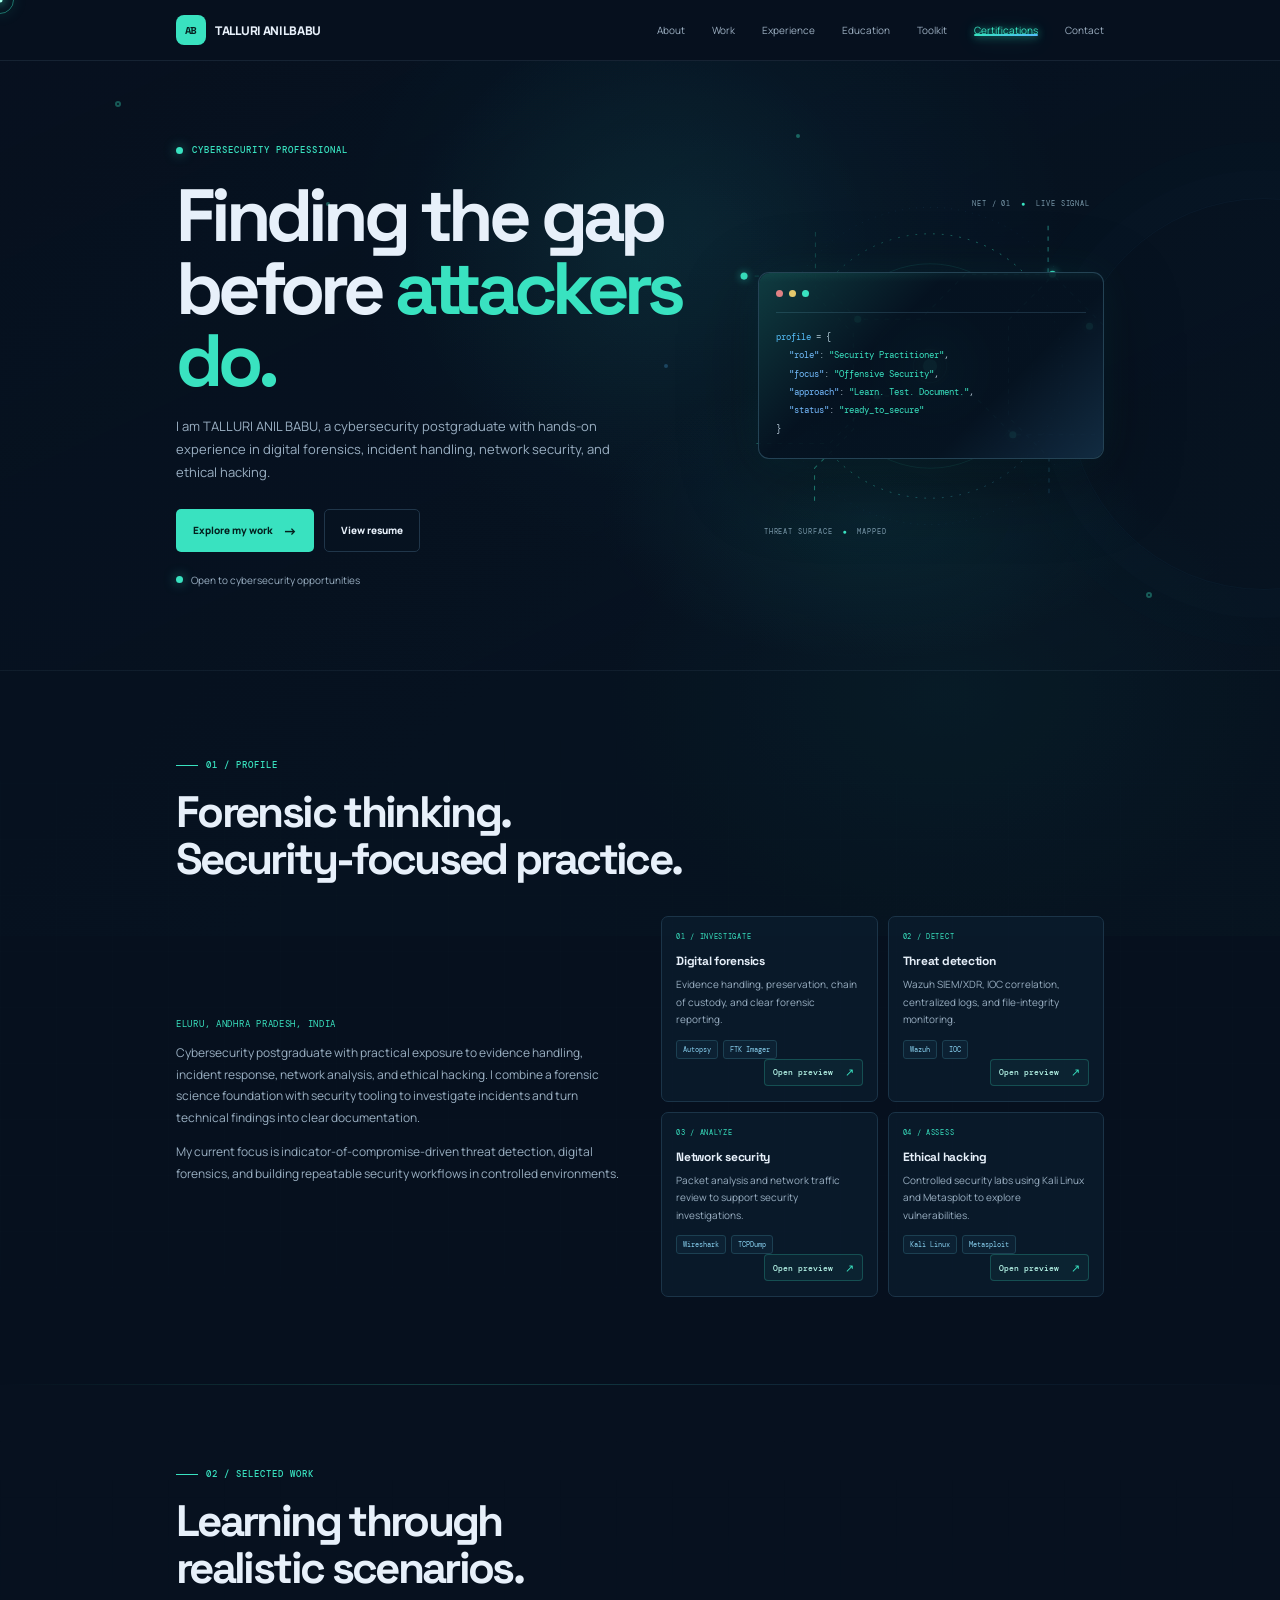
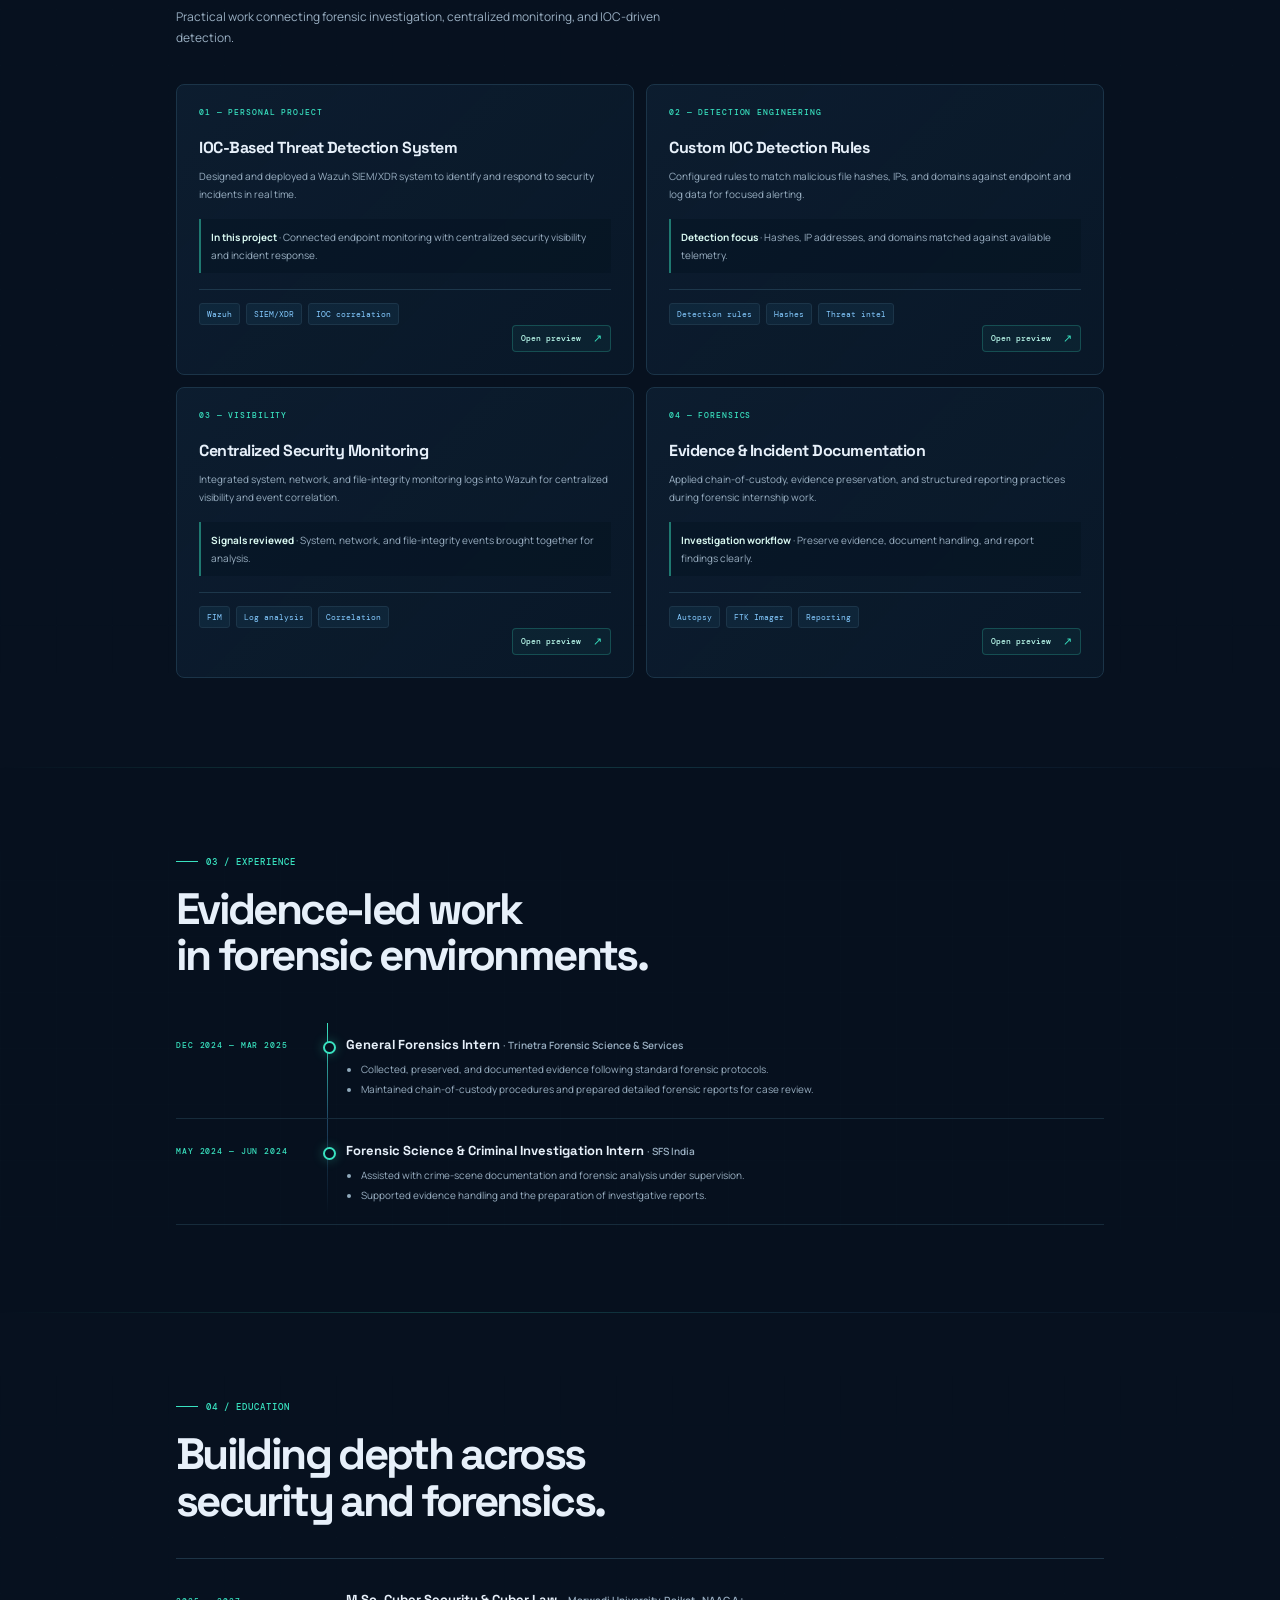
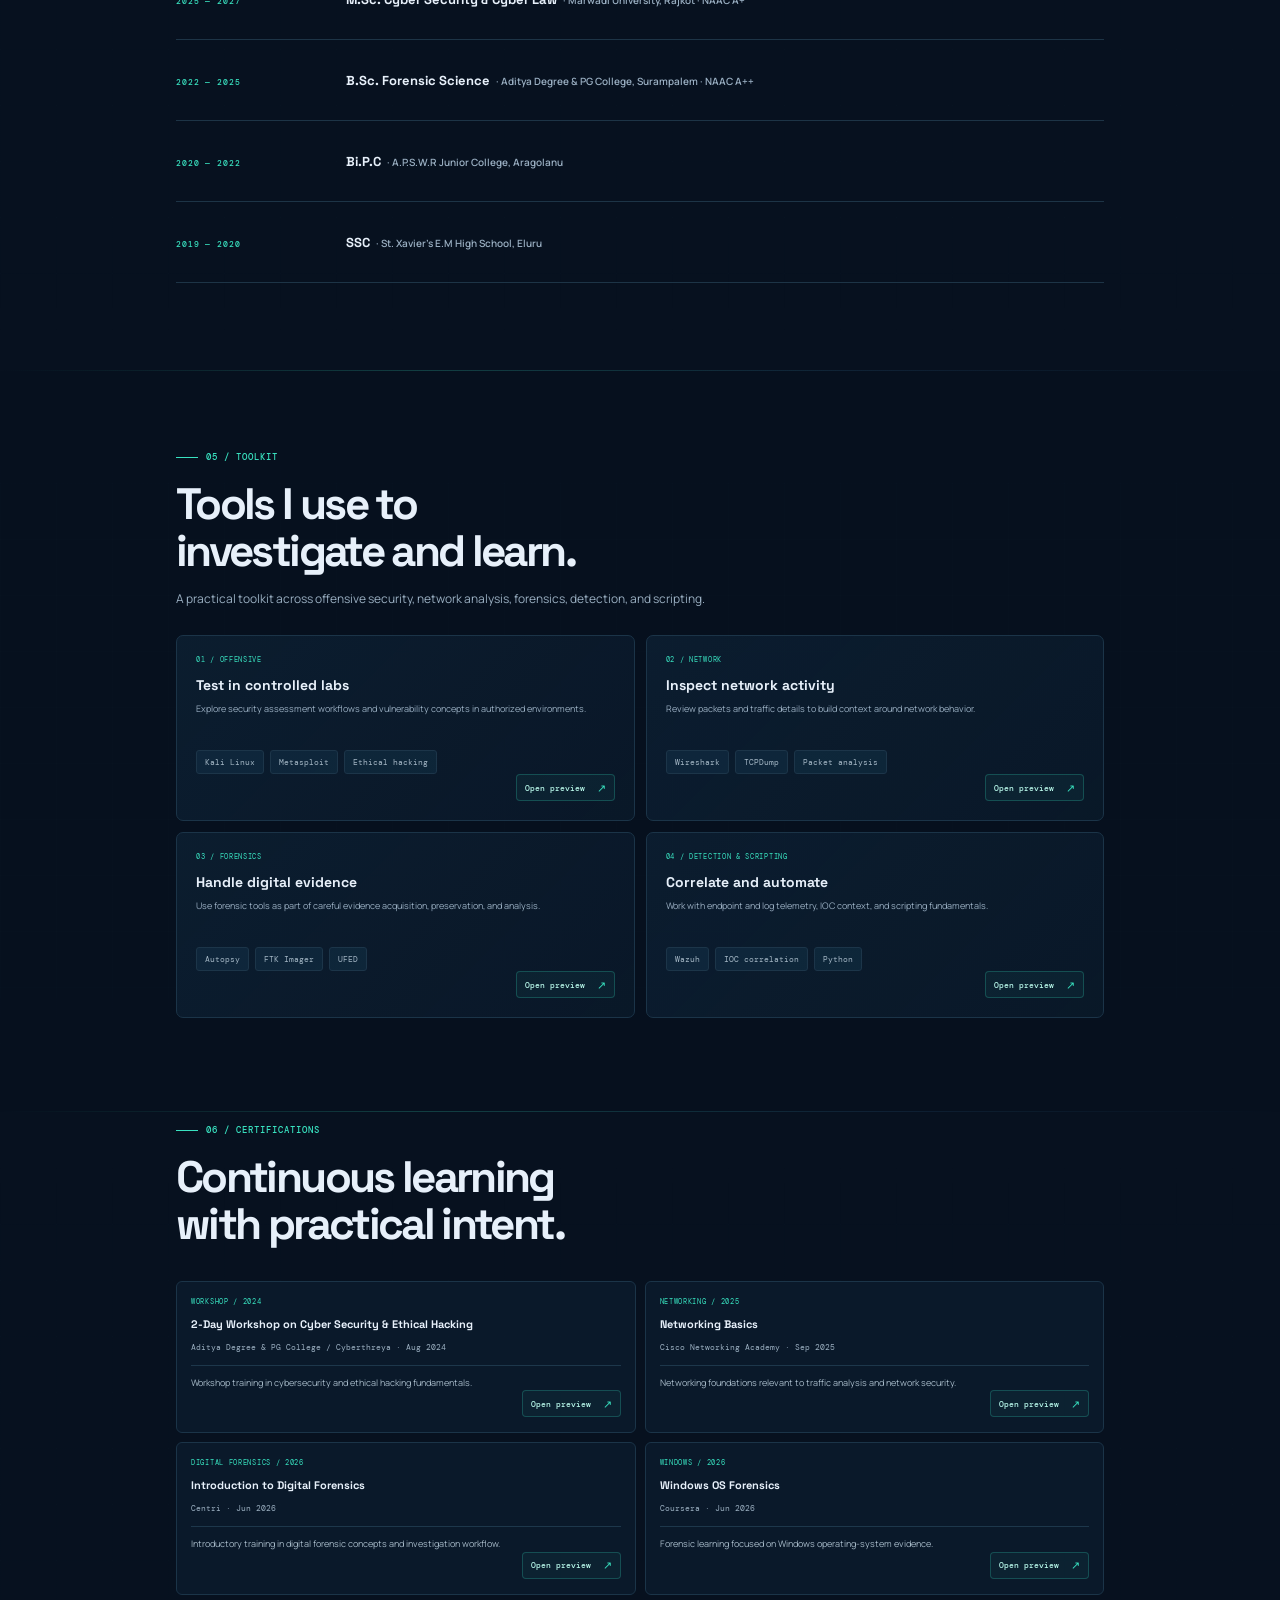
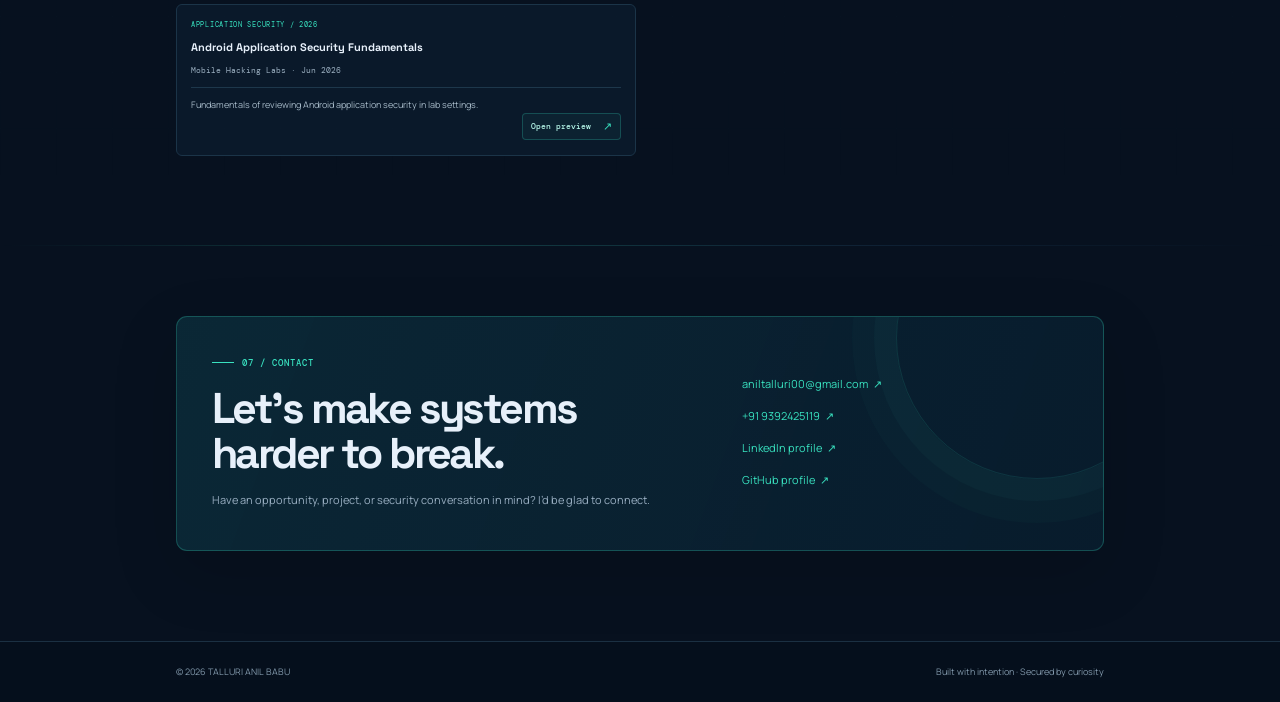
==== index.html @ 03a6684c "Add cybersecurity portfolio Co-authored-by: Copilot <223556219+Copilot@users.noreply.github.com>" ====
<!doctype html>
<html lang="en">
  <head>
    <meta charset="utf-8">
    <meta name="viewport" content="width=device-width, initial-scale=1">
    <meta name="theme-color" content="#07111f">
    <meta name="description" content="TALLURI ANIL BABU — cybersecurity postgraduate focused on digital forensics, incident handling, network security, and ethical hacking.">
    <title>TALLURI ANIL BABU | Cybersecurity</title>
    <link rel="preconnect" href="https://fonts.googleapis.com">
    <link rel="preconnect" href="https://fonts.gstatic.com" crossorigin>
    <link href="https://fonts.googleapis.com/css2?family=DM+Mono:wght@400;500&family=Manrope:wght@400;500;600;700;800&family=Space+Grotesk:wght@500;600;700&display=swap" rel="stylesheet">
    <link rel="stylesheet" href="assets/css/styles.css">
    <script src="assets/js/script.js" defer></script>
  </head>
  <body>
    <a class="skip-link" href="#main">Skip to content</a>
    <header class="site-header">
      <div class="container nav-wrap">
        <a class="brand" href="#home" aria-label="TALLURI ANIL BABU, home">
          <span class="brand-mark" aria-hidden="true">AB</span>
          <span>TALLURI ANIL BABU</span>
        </a>
        <button class="menu-toggle" type="button" aria-expanded="false" aria-controls="primary-nav">
          <span class="sr-only">Toggle navigation</span><span></span><span></span>
        </button>
        <nav id="primary-nav" class="primary-nav" aria-label="Main navigation">
          <a href="#about">About</a>
          <a href="#work">Work</a>
          <a href="#experience">Experience</a>
          <a href="#education">Education</a>
          <a href="#toolkit">Toolkit</a>
          <a href="#certifications">Certifications</a>
          <a href="#contact">Contact</a>
        </nav>
      </div>
    </header>

    <main id="main">
      <section class="hero" id="home">
        <div class="container hero-grid">
          <div class="hero-copy">
            <p class="eyebrow"><span></span> CYBERSECURITY PROFESSIONAL</p>
            <h1>Finding the gap<br>before <span>attackers<br class="desktop-break"> do.</span></h1>
            <p class="hero-intro">I am TALLURI ANIL BABU, a cybersecurity postgraduate with hands-on experience in digital forensics, incident handling, network security, and ethical hacking.</p>
            <div class="hero-actions">
              <a class="button button-primary" href="#work">Explore my work <span aria-hidden="true">→</span></a>
              <a class="button button-secondary" href="resume.html">View resume</a>
            </div>
            <p class="availability"><span></span> Open to cybersecurity opportunities</p>
          </div>
          <div class="hero-art">
            <svg class="network-graphic" viewBox="0 0 520 390" fill="none" aria-hidden="true">
              <defs>
                <linearGradient id="network-stroke" x1="46" y1="41" x2="454" y2="343" gradientUnits="userSpaceOnUse">
                  <stop stop-color="#39e2c0" stop-opacity=".05"/>
                  <stop offset=".5" stop-color="#39e2c0" stop-opacity=".55"/>
                  <stop offset="1" stop-color="#58baff" stop-opacity=".12"/>
                </linearGradient>
                <radialGradient id="network-glow">
                  <stop stop-color="#39e2c0" stop-opacity=".32"/>
                  <stop offset="1" stop-color="#39e2c0" stop-opacity="0"/>
                </radialGradient>
              </defs>
              <circle cx="260" cy="195" r="150" stroke="url(#network-stroke)" stroke-dasharray="2 8"/>
              <circle class="graphic-ring" cx="260" cy="195" r="180" stroke="#58baff" stroke-opacity=".11" stroke-dasharray="1 7"/>
              <circle cx="260" cy="195" r="116" stroke="#39e2c0" stroke-opacity=".12"/>
              <path class="data-route route-one" d="M49 93 129 93 178 142H249L300 91h99l59 59"/>
              <path class="data-route route-two" d="M63 283h83l54-54h110l44 44h102"/>
              <path class="data-route route-three" d="M130 43v72l43 43v109l-44 44v39m265-314v62l-45 45v110l46 46v46"/>
              <circle cx="260" cy="195" r="84" fill="url(#network-glow)"/>
              <circle class="graphic-node node-a" cx="49" cy="93" r="4"/>
              <circle class="graphic-node node-b" cx="178" cy="142" r="4"/>
              <circle class="graphic-node node-c" cx="399" cy="91" r="4"/>
              <circle class="graphic-node node-d" cx="200" cy="229" r="4"/>
              <circle class="graphic-node node-e" cx="354" cy="273" r="4"/>
              <circle class="graphic-node node-f" cx="441" cy="150" r="4"/>
              <circle class="graphic-core" cx="260" cy="195" r="8"/>
              <circle cx="260" cy="195" r="19" stroke="#39e2c0" stroke-opacity=".44"/>
            </svg>
            <div class="art-coordinate coordinate-top">NET / 01 <span>●</span> LIVE SIGNAL</div>
            <div class="profile-window" aria-label="Cybersecurity profile summary">
              <div class="window-controls" aria-hidden="true"><i></i><i></i><i></i></div>
              <div class="scan-line" aria-hidden="true"></div>
              <div class="code-profile">
                <p><span class="code-key">profile</span> = {</p>
                <p class="code-indent"><span class="code-property">"role"</span>: <span class="code-value">"Security Practitioner"</span>,</p>
                <p class="code-indent"><span class="code-property">"focus"</span>: <span class="code-value">"Offensive Security"</span>,</p>
                <p class="code-indent"><span class="code-property">"approach"</span>: <span class="code-value">"Learn. Test. Document."</span>,</p>
                <p class="code-indent"><span class="code-property">"status"</span>: <span class="code-value">"ready_to_secure"</span></p>
                <p>}</p>
              </div>
            </div>
            <div class="art-coordinate coordinate-bottom">THREAT SURFACE <span>●</span> MAPPED</div>
          </div>
        </div>
      </section>

      <section class="section about-section" id="about">
        <div class="container">
          <p class="section-kicker"><span></span> 01 / PROFILE</p>
          <h2>Forensic thinking.<br>Security-focused practice.</h2>
          <div class="profile-grid">
            <div class="profile-copy">
              <p class="location">ELURU, ANDHRA PRADESH, INDIA</p>
              <p>Cybersecurity postgraduate with practical exposure to evidence handling, incident response, network analysis, and ethical hacking. I combine a forensic science foundation with security tooling to investigate incidents and turn technical findings into clear documentation.</p>
              <p>My current focus is indicator-of-compromise-driven threat detection, digital forensics, and building repeatable security workflows in controlled environments.</p>
            </div>
            <div class="focus-grid">
              <article class="focus-card">
                <span class="preview-index">01 / INVESTIGATE</span>
                <h3>Digital forensics</h3>
                <p>Evidence handling, preservation, chain of custody, and clear forensic reporting.</p>
                <div class="preview-tags"><span>Autopsy</span><span>FTK Imager</span></div>
              </article>
              <article class="focus-card">
                <span class="preview-index">02 / DETECT</span>
                <h3>Threat detection</h3>
                <p>Wazuh SIEM/XDR, IOC correlation, centralized logs, and file-integrity monitoring.</p>
                <div class="preview-tags"><span>Wazuh</span><span>IOC</span></div>
              </article>
              <article class="focus-card">
                <span class="preview-index">03 / ANALYZE</span>
                <h3>Network security</h3>
                <p>Packet analysis and network traffic review to support security investigations.</p>
                <div class="preview-tags"><span>Wireshark</span><span>TCPDump</span></div>
              </article>
              <article class="focus-card">
                <span class="preview-index">04 / ASSESS</span>
                <h3>Ethical hacking</h3>
                <p>Controlled security labs using Kali Linux and Metasploit to explore vulnerabilities.</p>
                <div class="preview-tags"><span>Kali Linux</span><span>Metasploit</span></div>
              </article>
            </div>
          </div>
        </div>
      </section>

      <section class="section work-section" id="work">
        <div class="container">
          <p class="section-kicker"><span></span> 02 / SELECTED WORK</p>
          <h2>Learning through<br>realistic scenarios.</h2>
          <p class="section-intro">Practical work connecting forensic investigation, centralized monitoring, and IOC-driven detection.</p>
          <div class="work-grid">
            <article class="work-card">
              <p class="card-kicker">01 — PERSONAL PROJECT</p>
              <h3>IOC-Based Threat Detection System</h3>
              <p>Designed and deployed a Wazuh SIEM/XDR system to identify and respond to security incidents in real time.</p>
              <p class="card-preview"><strong>In this project</strong> · Connected endpoint monitoring with centralized security visibility and incident response.</p>
              <div class="card-tags"><span>Wazuh</span><span>SIEM/XDR</span><span>IOC correlation</span></div>
            </article>
            <article class="work-card">
              <p class="card-kicker">02 — DETECTION ENGINEERING</p>
              <h3>Custom IOC Detection Rules</h3>
              <p>Configured rules to match malicious file hashes, IPs, and domains against endpoint and log data for focused alerting.</p>
              <p class="card-preview"><strong>Detection focus</strong> · Hashes, IP addresses, and domains matched against available telemetry.</p>
              <div class="card-tags"><span>Detection rules</span><span>Hashes</span><span>Threat intel</span></div>
            </article>
            <article class="work-card">
              <p class="card-kicker">03 — VISIBILITY</p>
              <h3>Centralized Security Monitoring</h3>
              <p>Integrated system, network, and file-integrity monitoring logs into Wazuh for centralized visibility and event correlation.</p>
              <p class="card-preview"><strong>Signals reviewed</strong> · System, network, and file-integrity events brought together for analysis.</p>
              <div class="card-tags"><span>FIM</span><span>Log analysis</span><span>Correlation</span></div>
            </article>
            <article class="work-card">
              <p class="card-kicker">04 — FORENSICS</p>
              <h3>Evidence &amp; Incident Documentation</h3>
              <p>Applied chain-of-custody, evidence preservation, and structured reporting practices during forensic internship work.</p>
              <p class="card-preview"><strong>Investigation workflow</strong> · Preserve evidence, document handling, and report findings clearly.</p>
              <div class="card-tags"><span>Autopsy</span><span>FTK Imager</span><span>Reporting</span></div>
            </article>
          </div>
        </div>
      </section>

      <section class="section experience-section" id="experience">
        <div class="container">
          <p class="section-kicker"><span></span> 03 / EXPERIENCE</p>
          <h2>Evidence-led work<br>in forensic environments.</h2>
          <div class="timeline">
            <article class="timeline-row">
              <time datetime="2024-12">DEC 2024 — MAR 2025</time>
              <div>
                <h3>General Forensics Intern <span>· Trinetra Forensic Science &amp; Services</span></h3>
                <ul>
                  <li>Collected, preserved, and documented evidence following standard forensic protocols.</li>
                  <li>Maintained chain-of-custody procedures and prepared detailed forensic reports for case review.</li>
                </ul>
              </div>
            </article>
            <article class="timeline-row">
              <time datetime="2024-05">MAY 2024 — JUN 2024</time>
              <div>
                <h3>Forensic Science &amp; Criminal Investigation Intern <span>· SFS India</span></h3>
                <ul>
                  <li>Assisted with crime-scene documentation and forensic analysis under supervision.</li>
                  <li>Supported evidence handling and the preparation of investigative reports.</li>
                </ul>
              </div>
            </article>
          </div>
        </div>
      </section>

      <section class="section education-section" id="education">
        <div class="container">
          <p class="section-kicker"><span></span> 04 / EDUCATION</p>
          <h2>Building depth across<br>security and forensics.</h2>
          <div class="education-list">
            <article class="education-row"><time datetime="2025">2025 — 2027</time><h3>M.Sc. Cyber Security &amp; Cyber Law <span>· Marwadi University, Rajkot · NAAC A+</span></h3></article>
            <article class="education-row"><time datetime="2022">2022 — 2025</time><h3>B.Sc. Forensic Science <span>· Aditya Degree &amp; PG College, Surampalem · NAAC A++</span></h3></article>
            <article class="education-row"><time datetime="2020">2020 — 2022</time><h3>Bi.P.C <span>· A.P.S.W.R Junior College, Aragolanu</span></h3></article>
            <article class="education-row"><time datetime="2019">2019 — 2020</time><h3>SSC <span>· St. Xavier’s E.M High School, Eluru</span></h3></article>
          </div>
        </div>
      </section>

      <section class="section toolkit-section" id="toolkit">
        <div class="container">
          <p class="section-kicker"><span></span> 05 / TOOLKIT</p>
          <h2>Tools I use to<br>investigate and learn.</h2>
          <p class="section-intro toolkit-intro">A practical toolkit across offensive security, network analysis, forensics, detection, and scripting.</p>
          <div class="toolkit-grid">
            <article class="tool-card">
              <span class="tool-index">01 / OFFENSIVE</span>
              <h3>Test in controlled labs</h3>
              <p>Explore security assessment workflows and vulnerability concepts in authorized environments.</p>
              <div class="tool-list"><span>Kali Linux</span><span>Metasploit</span><span>Ethical hacking</span></div>
            </article>
            <article class="tool-card">
              <span class="tool-index">02 / NETWORK</span>
              <h3>Inspect network activity</h3>
              <p>Review packets and traffic details to build context around network behavior.</p>
              <div class="tool-list"><span>Wireshark</span><span>TCPDump</span><span>Packet analysis</span></div>
            </article>
            <article class="tool-card">
              <span class="tool-index">03 / FORENSICS</span>
              <h3>Handle digital evidence</h3>
              <p>Use forensic tools as part of careful evidence acquisition, preservation, and analysis.</p>
              <div class="tool-list"><span>Autopsy</span><span>FTK Imager</span><span>UFED</span></div>
            </article>
            <article class="tool-card">
              <span class="tool-index">04 / DETECTION &amp; SCRIPTING</span>
              <h3>Correlate and automate</h3>
              <p>Work with endpoint and log telemetry, IOC context, and scripting fundamentals.</p>
              <div class="tool-list"><span>Wazuh</span><span>IOC correlation</span><span>Python</span></div>
            </article>
          </div>
        </div>
      </section>

      <section class="section certifications-section" id="certifications">
        <div class="container">
          <p class="section-kicker"><span></span> 06 / CERTIFICATIONS</p>
          <h2>Continuous learning<br>with practical intent.</h2>
          <div class="certification-grid">
            <article class="cert-card"><span class="cert-index">WORKSHOP / 2024</span><h3>2-Day Workshop on Cyber Security &amp; Ethical Hacking</h3><p>Aditya Degree &amp; PG College / Cyberthreya <span>· Aug 2024</span></p><div class="cert-preview">Workshop training in cybersecurity and ethical hacking fundamentals.</div></article>
            <article class="cert-card"><span class="cert-index">NETWORKING / 2025</span><h3>Networking Basics</h3><p>Cisco Networking Academy <span>· Sep 2025</span></p><div class="cert-preview">Networking foundations relevant to traffic analysis and network security.</div></article>
            <article class="cert-card"><span class="cert-index">DIGITAL FORENSICS / 2026</span><h3>Introduction to Digital Forensics</h3><p>Centri <span>· Jun 2026</span></p><div class="cert-preview">Introductory training in digital forensic concepts and investigation workflow.</div></article>
            <article class="cert-card"><span class="cert-index">WINDOWS / 2026</span><h3>Windows OS Forensics</h3><p>Coursera <span>· Jun 2026</span></p><div class="cert-preview">Forensic learning focused on Windows operating-system evidence.</div></article>
            <article class="cert-card"><span class="cert-index">APPLICATION SECURITY / 2026</span><h3>Android Application Security Fundamentals</h3><p>Mobile Hacking Labs <span>· Jun 2026</span></p><div class="cert-preview">Fundamentals of reviewing Android application security in lab settings.</div></article>
          </div>
        </div>
      </section>

      <section class="section contact-section" id="contact">
        <div class="container contact-card">
          <div class="contact-copy">
            <p class="section-kicker"><span></span> 07 / CONTACT</p>
            <h2>Let’s make systems<br>harder to break.</h2>
            <p>Have an opportunity, project, or security conversation in mind? I’d be glad to connect.</p>
          </div>
          <address class="contact-links">
            <a href="mailto:aniltalluri00@gmail.com">aniltalluri00@gmail.com <span aria-hidden="true">↗</span></a>
            <a href="tel:+919392425119">+91 9392425119 <span aria-hidden="true">↗</span></a>
            <a href="https://www.linkedin.com/in/tallurianilbabu" target="_blank" rel="noreferrer">LinkedIn profile <span aria-hidden="true">↗</span></a>
            <a href="https://github.com/aniltalluri00-sys" target="_blank" rel="noreferrer">GitHub profile <span aria-hidden="true">↗</span></a>
          </address>
        </div>
      </section>
    </main>

    <footer class="site-footer">
      <div class="container footer-inner">
        <span>© <span id="year">2026</span> TALLURI ANIL BABU</span>
        <span>Built with intention · Secured by curiosity</span>
      </div>
    </footer>
  </body>
</html>
---- assets/css/styles.css ----
:root {
  color-scheme: dark;
  --bg: #07111f;
  --bg-alt: #091523;
  --panel: #0c1b2b;
  --line: #1c3244;
  --text: #e7f0fa;
  --muted: #9aafc2;
  --muted-dim: #7e96aa;
  --aqua: #39e2c0;
  --blue: #58baff;
  --mono: "DM Mono", monospace;
  --sans: "Manrope", sans-serif;
  --display: "Space Grotesk", "Manrope", sans-serif;
}

* { box-sizing: border-box; }
html { scroll-behavior: smooth; scroll-padding-top: 78px; }
body {
  position: relative;
  min-width: 320px;
  margin: 0;
  overflow-x: hidden;
  background: var(--bg);
  color: var(--text);
  font-family: var(--sans);
  -webkit-font-smoothing: antialiased;
}
body::before {
  position: fixed;
  z-index: -1;
  inset: 0;
  background:
    radial-gradient(ellipse at 55% 28%, rgb(18 92 113 / 18%), transparent 34%),
    radial-gradient(ellipse at 72% 75%, rgb(19 107 105 / 12%), transparent 24%),
    linear-gradient(135deg, #07111f 0%, #071321 54%, #081522 100%);
  content: "";
  pointer-events: none;
}
body::after {
  position: fixed;
  z-index: -1;
  top: 22%;
  right: -180px;
  width: 390px;
  height: 390px;
  border: 1px solid rgb(28 84 112 / 15%);
  border-radius: 50%;
  box-shadow: 0 0 0 28px rgb(28 84 112 / 4%), 0 0 0 56px rgb(28 84 112 / 3%);
  transform: translate3d(0, var(--scroll-shift, 0), 0);
  transition: transform .12s linear;
  content: "";
  pointer-events: none;
}
a { color: inherit; text-decoration: none; }
button { font: inherit; }
.container { width: min(928px, calc(100% - 48px)); margin-inline: auto; }
.section { position: relative; padding: 88px 0; }
.skip-link:not(:focus), .sr-only {
  position: absolute;
  width: 1px;
  height: 1px;
  padding: 0;
  margin: -1px;
  overflow: hidden;
  clip: rect(0, 0, 0, 0);
  white-space: nowrap;
  border: 0;
}
.skip-link:focus {
  position: fixed;
  z-index: 30;
  top: 12px;
  left: 12px;
  padding: 12px 16px;
  background: var(--aqua);
  color: #06111c;
}
a:focus-visible, button:focus-visible { outline: 2px solid var(--aqua); outline-offset: 4px; }

.site-header {
  position: sticky;
  z-index: 20;
  top: 0;
  border-bottom: 1px solid rgb(137 174 196 / 12%);
  background: rgb(7 17 31 / 93%);
  backdrop-filter: blur(16px);
}
.nav-wrap { display: flex; min-height: 60px; align-items: center; justify-content: space-between; }
.brand { display: inline-flex; align-items: center; gap: 9px; font-size: 12px; font-weight: 800; letter-spacing: -.025em; }
.brand-mark {
  display: grid;
  width: 30px;
  height: 30px;
  place-items: center;
  border-radius: 8px;
  background: var(--aqua);
  color: #05201f;
  font-family: var(--display);
  font-size: 10px;
  font-weight: 700;
}
.primary-nav { display: flex; align-items: center; gap: 27px; color: #9cafc1; font-size: 10px; }
.primary-nav a { transition: color .2s ease; }
.primary-nav a:hover { color: var(--aqua); }
.menu-toggle { display: none; }

.hero {
  position: relative;
  display: flex;
  min-height: 610px;
  align-items: center;
  overflow: hidden;
  border-bottom: 1px solid rgb(125 166 187 / 8%);
  background:
    radial-gradient(ellipse at 68% 75%, rgb(24 125 127 / 15%), transparent 22%),
    linear-gradient(155deg, rgb(7 18 32 / 12%), rgb(7 17 31 / 25%));
}
.hero::before, .hero::after {
  position: absolute;
  z-index: 0;
  width: 2px;
  height: 2px;
  border: 2px solid rgb(57 226 192 / 35%);
  border-radius: 50%;
  box-shadow: 210px 100px 0 -1px rgb(57 226 192 / 35%), 680px 32px 0 -1px rgb(57 226 192 / 38%), 548px 262px 0 -1px rgb(88 186 255 / 25%);
  content: "";
}
.hero::before { top: 40px; left: 9%; }
.hero::after { right: 10%; bottom: 72px; }
.hero-grid { position: relative; z-index: 1; display: grid; grid-template-columns: 1.2fr .8fr; align-items: center; gap: 60px; padding-block: 72px; }
.eyebrow, .section-kicker, .card-kicker, .timeline-row time, .education-row time {
  font-family: var(--mono);
  font-weight: 500;
  letter-spacing: .11em;
}
.eyebrow { display: flex; align-items: center; gap: 9px; margin: 0 0 24px; color: var(--aqua); font-size: 9px; }
.eyebrow span, .availability > span {
  display: inline-block;
  width: 7px;
  height: 7px;
  border-radius: 50%;
  background: var(--aqua);
  box-shadow: 0 0 12px rgb(57 226 192 / 60%);
}
h1, h2, h3, p { margin-top: 0; }
h1, h2, h3 { font-family: var(--display); }
h1 { margin-bottom: 17px; font-size: clamp(52px, 6.1vw, 74px); font-weight: 700; line-height: .98; letter-spacing: -.07em; }
h1 span { color: var(--aqua); }
.desktop-break { display: initial; }
.hero-intro { max-width: 470px; margin-bottom: 24px; color: var(--muted); font-size: 13px; line-height: 1.8; }
.hero-actions { display: flex; flex-wrap: wrap; gap: 10px; }
.button { display: inline-flex; min-height: 43px; align-items: center; justify-content: center; gap: 10px; padding: 0 16px; border: 1px solid transparent; border-radius: 5px; font-size: 10px; font-weight: 800; transition: transform .2s ease, background .2s ease, border-color .2s ease; }
.button:hover { transform: translateY(-2px); }
.button-primary { background: var(--aqua); color: #04201e; }
.button-primary:hover { background: #66f2d2; }
.button-primary span { font-size: 14px; }
.button-secondary { border-color: #20364a; background: rgb(8 20 34 / 45%); color: var(--text); }
.button-secondary:hover { border-color: var(--aqua); }
.availability { display: flex; align-items: center; gap: 8px; margin: 21px 0 0; color: var(--muted); font-size: 10px; }
.availability > span { width: 7px; height: 7px; }
.profile-window {
  width: 100%;
  max-width: 346px;
  justify-self: end;
  padding: 17px 17px 20px;
  border: 1px solid #193247;
  border-radius: 11px;
  background: rgb(5 17 30 / 82%);
  box-shadow: 0 20px 80px rgb(0 0 0 / 22%);
}
.window-controls { display: flex; gap: 6px; padding: 0 0 15px; border-bottom: 1px solid #1a3042; }
.window-controls i { width: 7px; height: 7px; border-radius: 50%; background: #ff6e78; }
.window-controls i:nth-child(2) { background: #ffc45e; }
.window-controls i:nth-child(3) { background: var(--aqua); }
.code-profile { padding-top: 15px; color: #b6c7d5; font-family: var(--mono); font-size: 9px; line-height: 2.05; }
.code-profile p { margin: 0; }
.code-indent { padding-left: 13px; }
.code-key { color: var(--blue); }
.code-property { color: #75baff; }
.code-value { color: var(--aqua); }

.section-kicker { display: flex; align-items: center; gap: 8px; margin: 0 0 18px; color: var(--aqua); font-size: 9px; }
.section-kicker > span { width: 22px; height: 1px; background: var(--aqua); }
.section h2 { margin: 0 0 34px; font-size: clamp(34px, 4vw, 44px); font-weight: 700; line-height: 1.06; letter-spacing: -.06em; }
.about-section, .experience-section, .toolkit-section { background: rgb(6 17 30 / 18%); }
.profile-grid { display: grid; grid-template-columns: 1fr 1fr; align-items: center; gap: 42px; }
.profile-copy { color: var(--muted); font-size: 12px; line-height: 1.8; }
.profile-copy p { margin-bottom: 13px; }
.profile-copy .location { margin-bottom: 10px; color: var(--aqua); font-family: var(--mono); font-size: 9px; letter-spacing: .08em; }
.focus-grid { display: grid; grid-template-columns: 1fr 1fr; gap: 10px; }
.focus-card { min-height: 156px; padding: 15px 14px; border: 1px solid #1b3448; border-radius: 7px; background: rgb(12 29 47 / 74%); }
.preview-index, .tool-index, .cert-index { display: block; margin-bottom: 12px; color: var(--aqua); font-family: var(--mono); font-size: 7px; letter-spacing: .1em; }
.focus-card h3 { margin-bottom: 7px; font-size: 12px; font-weight: 700; letter-spacing: -.02em; }
.focus-card p { margin: 0; color: var(--muted); font-size: 10px; line-height: 1.75; }
.preview-tags { display: flex; flex-wrap: wrap; gap: 5px; margin-top: 11px; }
.preview-tags span { padding: 4px 6px; border: 1px solid #1c4052; border-radius: 3px; background: rgb(35 88 125 / 12%); color: #86cdeb; font-family: var(--mono); font-size: 7px; }

.work-section { padding-top: 83px; padding-bottom: 90px; }
.section-intro { max-width: 540px; margin: -20px 0 35px; color: var(--muted); font-size: 12px; line-height: 1.8; }
.work-grid { display: grid; grid-template-columns: 1fr 1fr; gap: 12px; }
.work-card {
  display: flex;
  min-height: 194px;
  flex-direction: column;
  padding: 22px;
  border: 1px solid #1b3448;
  border-radius: 8px;
  background: linear-gradient(135deg, rgb(13 31 50 / 86%), rgb(10 26 43 / 78%));
  transition: transform .2s ease, border-color .2s ease, background .2s ease;
}
.work-card:hover { transform: translateY(-3px); border-color: rgb(57 226 192 / 52%); background: linear-gradient(135deg, rgb(15 38 56 / 95%), rgb(10 27 44 / 88%)); }
.card-kicker { margin-bottom: 20px; color: var(--aqua); font-size: 8px; }
.work-card h3 { margin-bottom: 9px; font-size: 16px; font-weight: 700; letter-spacing: -.03em; }
.work-card > p:not(.card-kicker) { margin-bottom: 16px; color: var(--muted); font-size: 10px; line-height: 1.8; }
.work-card > .card-preview { margin: 0 0 12px; padding: 9px 10px; border-left: 2px solid rgb(57 226 192 / 48%); background: rgb(4 17 30 / 38%); color: #a7bac8; font-size: 9px; line-height: 1.7; transition: border-color .2s ease, background .2s ease; }
.work-card > .card-preview strong { color: #d9f8f1; font-weight: 700; }
.work-card:hover > .card-preview { border-left-color: var(--aqua); background: rgb(5 25 37 / 70%); }
.card-tags { display: flex; flex-wrap: wrap; gap: 6px; margin-top: auto; padding-top: 13px; border-top: 1px solid #1d374b; }
.card-tags span, .tool-list li { padding: 5px 7px; border: 1px solid #1c3549; border-radius: 3px; background: rgb(35 88 125 / 18%); color: #84caff; font-family: var(--mono); font-size: 8px; }

.timeline { border-top: 1px solid #1d3446; }
.timeline-row { display: grid; grid-template-columns: 145px 1fr; gap: 25px; padding: 23px 0 20px; border-bottom: 1px solid #1d3446; }
.timeline-row time, .education-row time { padding-top: 4px; color: var(--aqua); font-size: 8px; white-space: nowrap; }
.timeline-row h3 { margin-bottom: 8px; font-size: 13px; font-weight: 700; }
.timeline-row h3 span, .education-row h3 span { color: var(--muted); font-family: var(--sans); font-size: 10px; font-weight: 600; letter-spacing: 0; }
.timeline-row ul { display: grid; gap: 3px; margin: 0; padding-left: 15px; color: var(--muted); font-size: 10px; line-height: 1.7; }
.timeline-row li::marker { color: #91aabd; }

.education-list { border-top: 1px solid #1d3446; }
.education-row { display: grid; grid-template-columns: 145px 1fr; gap: 25px; align-items: center; min-height: 81px; border-bottom: 1px solid #1d3446; }
.education-row h3 { margin: 0; font-size: 13px; font-weight: 700; }
.education-row h3 span { margin-left: 3px; }
.toolkit-section { padding-top: 80px; padding-bottom: 94px; }
.toolkit-intro { margin-bottom: 25px; }
.toolkit-grid { display: grid; grid-template-columns: repeat(2, minmax(0, 1fr)); gap: 11px; }
.tool-card { min-height: 172px; padding: 19px; border: 1px solid #1b3448; border-radius: 7px; background: linear-gradient(135deg, rgb(13 31 50 / 86%), rgb(10 26 43 / 78%)); transition: border-color .25s ease, transform .25s ease, box-shadow .25s ease; }
.tool-card:hover { transform: translateY(-3px); border-color: rgb(57 226 192 / 48%); box-shadow: 0 10px 26px rgb(0 0 0 / 18%); }
.tool-card h3 { margin-bottom: 7px; font-size: 14px; }
.tool-card > p { min-height: 35px; margin-bottom: 14px; color: var(--muted); font-size: 9px; line-height: 1.7; }
.tool-list { display: flex; flex-wrap: wrap; gap: 6px; margin: 0; padding: 0; list-style: none; }
.tool-list span { padding: 6px 8px; border: 1px solid #1c3549; border-radius: 3px; background: rgb(35 88 125 / 18%); color: #a4b7c5; font-family: var(--mono); font-size: 8px; transition: border-color .2s ease, color .2s ease, transform .2s ease, background .2s ease; }
.tool-list span:hover { transform: translateY(-2px); border-color: rgb(57 226 192 / 58%); background: rgb(25 104 112 / 28%); color: #c2fff0; }
.certifications-section { padding-top: 12px; padding-bottom: 90px; }
.certification-grid { display: grid; grid-template-columns: 1fr 1fr; gap: 9px; }
.cert-card { min-height: 137px; padding: 15px 14px; border: 1px solid #1b3448; border-radius: 6px; background: rgb(12 29 47 / 70%); }
.cert-card h3 { margin-bottom: 8px; font-size: 11px; font-weight: 700; line-height: 1.55; }
.cert-card p { margin: 0; color: #9cb0c1; font-family: var(--mono); font-size: 8px; line-height: 1.6; }
.cert-card p span { color: #9cb0c1; }
.cert-index { margin-bottom: 10px; font-size: 7px; }
.cert-preview { margin-top: 11px; padding-top: 9px; border-top: 1px solid #1d374b; color: #a7bac8; font-size: 9px; line-height: 1.7; }
.contact-section { padding-top: 70px; padding-bottom: 90px; }
.contact-card {
  display: grid;
  grid-template-columns: 1.2fr .8fr;
  align-items: center;
  gap: 40px;
  padding: 40px 35px;
  border: 1px solid rgb(57 226 192 / 25%);
  border-radius: 11px;
  background: linear-gradient(110deg, rgb(13 53 67 / 63%), rgb(9 31 49 / 76%));
}
.contact-card .section-kicker { margin-bottom: 17px; }
.contact-card h2 { margin-bottom: 13px; font-size: clamp(34px, 4vw, 43px); }
.contact-copy > p:last-child { margin-bottom: 0; color: var(--muted); font-size: 11px; line-height: 1.8; }
.contact-links { display: grid; gap: 13px; font-size: 11px; font-style: normal; }
.contact-links a { width: fit-content; color: var(--aqua); transition: color .2s ease; }
.contact-links a:hover { color: #a5ffe9; }
.contact-links a span { margin-left: 3px; }
.site-footer { border-top: 1px solid #1b3042; background: rgb(5 15 27 / 67%); }
.footer-inner { display: flex; min-height: 60px; align-items: center; justify-content: space-between; gap: 15px; color: #8298ab; font-size: 9px; }
.footer-inner > span:last-child { text-align: right; }

.focus-card, .work-card, .tool-card, .cert-card { display: flex; flex-direction: column; }
.preview-open {
  display: inline-flex;
  min-height: 27px;
  align-items: center;
  justify-content: center;
  gap: 12px;
  align-self: flex-end;
  margin-top: auto;
  padding: 5px 8px;
  border: 1px solid rgb(57 226 192 / 23%);
  border-radius: 4px;
  background: rgb(57 226 192 / 5%);
  color: #b9f9eb;
  font: 500 8px var(--mono);
  cursor: pointer;
  transition: border-color .2s ease, background .2s ease, color .2s ease, transform .2s ease;
}
.preview-open > span:last-child { color: var(--aqua); font-size: 11px; }
.preview-open:hover { transform: translateY(-1px); border-color: var(--aqua); background: rgb(57 226 192 / 12%); color: #fff; }
.preview-open:focus-visible { outline: 2px solid var(--aqua); outline-offset: 3px; }

.preview-dialog {
  width: min(510px, calc(100% - 32px));
  max-width: none;
  max-height: min(80vh, 640px);
  padding: 0;
  overflow: auto;
  border: 1px solid rgb(57 226 192 / 38%);
  border-radius: 11px;
  background: #091827;
  color: var(--text);
  box-shadow: 0 30px 100px rgb(0 0 0 / 58%), 0 0 45px rgb(57 226 192 / 9%);
}
.preview-dialog[open] { animation: preview-dialog-in .25s cubic-bezier(.2,.8,.2,1) both; }
.preview-dialog::backdrop { background: rgb(2 8 15 / 78%); backdrop-filter: blur(7px); }
.preview-dialog-shell { position: relative; padding: 25px; }
.preview-dialog-top { display: flex; align-items: center; justify-content: space-between; gap: 15px; padding-bottom: 14px; border-bottom: 1px solid #1b3448; color: #7894a8; font: 8px var(--mono); letter-spacing: .12em; }
.preview-close { padding: 6px 9px; border: 1px solid #244055; border-radius: 4px; background: transparent; color: #b5c5d1; font: 9px var(--mono); cursor: pointer; }
.preview-close:hover { border-color: var(--aqua); color: var(--aqua); }
.preview-dialog-section { margin: 25px 0 9px; color: var(--aqua); font: 8px var(--mono); letter-spacing: .14em; }
.preview-dialog h2 { margin: 0 0 15px; font: 700 clamp(24px, 5vw, 33px)/1.1 var(--display); letter-spacing: -.055em; }
.preview-dialog-summary { margin: 0 0 11px; color: #d2e1eb; font-size: 12px; line-height: 1.8; }
.preview-dialog-description { margin: 0; color: var(--muted); font-size: 10px; line-height: 1.8; }
.preview-dialog-description[hidden] { display: none; }
.preview-dialog-details { margin-top: 20px; padding-top: 14px; border-top: 1px solid #1b3448; }
.preview-dialog-highlights { margin-top: 18px; }
.preview-dialog-highlights[hidden] { display: none; }
.preview-dialog-list { display: grid; gap: 8px; margin: 0; padding: 0; list-style: none; }
.preview-dialog-list li { position: relative; padding-left: 16px; color: #b2c4d1; font-size: 10px; line-height: 1.7; }
.preview-dialog-list li::before { position: absolute; top: .72em; left: 0; width: 5px; height: 5px; border-radius: 50%; background: var(--aqua); box-shadow: 0 0 7px rgb(57 226 192 / 45%); content: ""; }
.preview-detail-label { display: block; margin-bottom: 10px; color: #7894a8; font: 8px var(--mono); letter-spacing: .1em; }
.preview-dialog-tags { display: flex; flex-wrap: wrap; gap: 7px; }
.preview-dialog-tags span { padding: 6px 8px; border: 1px solid #244357; border-radius: 3px; background: rgb(35 88 125 / 14%); color: #9ed4ed; font: 8px var(--mono); }
.preview-dialog-footer { display: flex; align-items: center; justify-content: space-between; gap: 16px; margin-top: 24px; padding-top: 15px; border-top: 1px solid #1b3448; }
.preview-dialog-footer > span { color: #647f91; font: 7px var(--mono); letter-spacing: .09em; }
.preview-dialog-footer .button { min-height: 34px; border: 0; cursor: pointer; }

@keyframes preview-dialog-in { from { opacity: 0; transform: translateY(10px) scale(.985); } to { opacity: 1; transform: translateY(0) scale(1); } }
@media (min-width: 1500px) {
  .container { width: min(1040px, calc(100% - 64px)); }
  .hero { min-height: 680px; }
}
@media (max-width: 800px) {
  .primary-nav { gap: 14px; font-size: 9px; }
  .hero-grid { grid-template-columns: 1.1fr .9fr; gap: 30px; }
  h1 { font-size: clamp(49px, 7vw, 64px); }
  .profile-grid { gap: 25px; }
}
@media (max-width: 680px) {
  html { scroll-padding-top: 68px; }
  .container { width: calc(100% - 40px); }
  .nav-wrap { min-height: 60px; }
  .menu-toggle {
    display: flex;
    width: 38px;
    height: 38px;
    flex-direction: column;
    align-items: center;
    justify-content: center;
    gap: 5px;
    border: 1px solid #1c3549;
    border-radius: 5px;
    background: #0a1928;
  }
  .menu-toggle > span:not(.sr-only) { width: 15px; height: 1px; background: var(--aqua); transition: transform .2s ease; }
  .menu-toggle[aria-expanded="true"] > span:nth-of-type(2) { transform: translateY(3px) rotate(45deg); }
  .menu-toggle[aria-expanded="true"] > span:nth-of-type(3) { transform: translateY(-3px) rotate(-45deg); }
  .primary-nav {
    position: absolute;
    top: 59px;
    right: 0;
    left: 0;
    display: none;
    align-items: stretch;
    flex-direction: column;
    gap: 0;
    padding: 8px 20px 15px;
    border-bottom: 1px solid var(--line);
    background: #071321;
  }
  .primary-nav.is-open { display: flex; }
  .primary-nav a { padding: 12px 0; border-bottom: 1px solid rgb(137 174 196 / 9%); font-size: 11px; }
  .primary-nav a:last-child { border-bottom: 0; }
  .primary-nav a { opacity: 1; animation: none; }
  .primary-nav.is-open a {
    opacity: 0;
    animation: nav-tab-preview .38s cubic-bezier(.2,.7,.2,1) forwards;
  }
  .primary-nav.is-open a:nth-child(1) { animation-delay: .04s; }
  .primary-nav.is-open a:nth-child(2) { animation-delay: .09s; }
  .primary-nav.is-open a:nth-child(3) { animation-delay: .14s; }
  .primary-nav.is-open a:nth-child(4) { animation-delay: .19s; }
  .primary-nav.is-open a:nth-child(5) { animation-delay: .24s; }
  .primary-nav.is-open a:nth-child(6) { animation-delay: .29s; }
  .primary-nav.is-open a:nth-child(7) { animation-delay: .34s; }
  .section { padding: 68px 0; }
  .hero { min-height: auto; padding: 34px 0 50px; }
  .hero-grid { grid-template-columns: 1fr; gap: 34px; padding-block: 35px; }
  h1 { font-size: clamp(47px, 12.2vw, 64px); }
  .desktop-break { display: none; }
  .hero-intro { max-width: 500px; font-size: 12px; }
  .profile-window { max-width: 100%; justify-self: stretch; }
  .code-profile { font-size: 9px; }
  .section h2 { font-size: clamp(32px, 9vw, 40px); }
  .profile-grid { grid-template-columns: 1fr; gap: 16px; }
  .profile-copy { font-size: 11px; }
  .focus-grid { gap: 8px; }
  .focus-card { min-height: 88px; padding: 13px 11px; }
  .focus-card h3 { font-size: 11px; }
  .focus-card p { font-size: 9px; }
  .focus-card { min-height: 0; }
  .work-grid { grid-template-columns: 1fr; }
  .work-card { min-height: 180px; }
  .toolkit-grid { grid-template-columns: 1fr; }
  .tool-card { min-height: 0; }
  .tool-card > p { min-height: 0; }
  .preview-dialog-shell { padding: 20px; }
  .timeline-row { grid-template-columns: 1fr; gap: 10px; padding-block: 18px; }
  .timeline-row h3 { line-height: 1.6; }
  .education-row { grid-template-columns: 1fr; gap: 7px; align-content: center; padding-block: 15px; }
  .education-row h3 { line-height: 1.6; }
  .education-row h3 span { display: block; margin: 3px 0 0; }
  .certifications-section { padding-top: 30px; }
  .certification-grid { grid-template-columns: 1fr; }
  .contact-card { grid-template-columns: 1fr; gap: 24px; padding: 26px 21px; }
  .contact-card h2 { font-size: clamp(32px, 9vw, 40px); }
  .footer-inner { min-height: 68px; align-items: flex-start; flex-direction: column; justify-content: center; gap: 5px; padding-block: 14px; }
  .footer-inner > span:last-child { text-align: left; }
}
@media (prefers-reduced-motion: reduce) {
  *, *::before, *::after { scroll-behavior: auto !important; animation-duration: .01ms !important; animation-iteration-count: 1 !important; transition-duration: .01ms !important; }
}

/* Motion graphics and scroll polish */
.site-header { isolation: isolate; }
.scroll-progress {
  position: absolute;
  right: 0;
  bottom: -1px;
  left: 0;
  height: 2px;
  background: linear-gradient(90deg, var(--aqua), var(--blue));
  box-shadow: 0 0 12px rgb(57 226 192 / 50%);
  transform: scaleX(0);
  transform-origin: left;
  pointer-events: none;
}
.hero { isolation: isolate; }
.hero::before, .hero::after { animation: beacon-pulse 4s ease-in-out infinite; }
.hero::after { animation-delay: 1.5s; }
.hero-grid { width: min(928px, calc(100% - 48px)); }
.hero-art {
  position: relative;
  display: grid;
  min-height: 390px;
  align-items: center;
  justify-items: center;
  isolation: isolate;
}
.network-graphic {
  position: absolute;
  z-index: -1;
  top: 50%;
  left: 50%;
  width: min(132%, 530px);
  overflow: visible;
  transform: translate(-50%, -50%);
}
.network-graphic > circle { transform-box: fill-box; transform-origin: center; }
.network-graphic .graphic-ring { animation: ring-turn 44s linear infinite; }
.network-graphic .data-route {
  stroke: url("#network-stroke");
  stroke-width: 1.2;
  stroke-dasharray: 5 7;
  animation: data-flow 16s linear infinite;
}
.network-graphic .route-two { animation-delay: -5s; }
.network-graphic .route-three { animation-delay: -10s; }
.graphic-node { fill: #39e2c0; filter: drop-shadow(0 0 5px rgb(57 226 192 / 65%)); animation: node-glow 3.2s ease-in-out infinite; }
.node-b, .node-e { animation-delay: .7s; }
.node-c, .node-f { animation-delay: 1.4s; }
.graphic-core { fill: var(--aqua); filter: drop-shadow(0 0 8px rgb(57 226 192 / 75%)); animation: core-beat 2.8s ease-in-out infinite; }
.profile-window {
  position: relative;
  z-index: 1;
  overflow: hidden;
  border-color: rgb(79 134 158 / 42%);
  background: linear-gradient(145deg, rgb(5 18 32 / 95%), rgb(6 19 33 / 91%));
  box-shadow: 0 22px 80px rgb(0 0 0 / 30%), 0 0 42px rgb(32 174 163 / 9%);
  animation: window-float 7s ease-in-out infinite;
}
.profile-window::after {
  position: absolute;
  inset: 0;
  border: 1px solid transparent;
  border-radius: inherit;
  background: linear-gradient(135deg, rgb(57 226 192 / 20%), transparent 36%, transparent 68%, rgb(88 186 255 / 15%)) border-box;
  content: "";
  pointer-events: none;
}
.scan-line {
  position: absolute;
  z-index: 2;
  top: -25%;
  right: 0;
  left: 0;
  height: 30%;
  background: linear-gradient(180deg, transparent, rgb(57 226 192 / 5%), rgb(57 226 192 / 12%), transparent);
  animation: scan-pass 7s ease-in-out infinite;
  pointer-events: none;
}
.art-coordinate {
  position: absolute;
  z-index: 2;
  color: #7897a8;
  font-family: var(--mono);
  font-size: 7px;
  letter-spacing: .13em;
}
.art-coordinate span { padding: 0 5px; color: var(--aqua); font-size: 7px; }
.coordinate-top { top: 28px; right: 4%; }
.coordinate-bottom { bottom: 25px; left: 2%; }
.section:not(.contact-section)::before {
  position: absolute;
  z-index: 0;
  inset: 0;
  background-image: linear-gradient(rgb(116 165 185 / 3%) 1px, transparent 1px), linear-gradient(90deg, rgb(116 165 185 / 3%) 1px, transparent 1px);
  background-size: 56px 56px;
  content: "";
  opacity: .32;
  pointer-events: none;
  mask-image: linear-gradient(180deg, transparent, #000 22%, #000 78%, transparent);
}
.section > .container { position: relative; z-index: 1; }
.about-section::after, .work-section::after, .experience-section::after, .education-section::after, .toolkit-section::after, .certifications-section::after {
  position: absolute;
  right: 0;
  bottom: 0;
  left: 0;
  height: 1px;
  background: linear-gradient(90deg, transparent, rgb(57 226 192 / 22%), rgb(88 186 255 / 10%), transparent);
  content: "";
}
.focus-card, .work-card, .cert-card {
  position: relative;
  overflow: hidden;
}
.focus-card::before, .work-card::before, .cert-card::before {
  position: absolute;
  top: 0;
  left: -120%;
  width: 70%;
  height: 100%;
  background: linear-gradient(100deg, transparent, rgb(132 218 231 / 6%), transparent);
  content: "";
  transform: skewX(-18deg);
  transition: left .65s ease;
  pointer-events: none;
}
.focus-card:hover::before, .work-card:hover::before, .cert-card:hover::before { left: 145%; }
.focus-card, .cert-card {
  transition: border-color .25s ease, transform .25s ease, box-shadow .25s ease;
}
.focus-card:hover, .cert-card:hover {
  transform: translateY(-3px);
  border-color: rgb(57 226 192 / 42%);
  box-shadow: 0 10px 26px rgb(0 0 0 / 18%);
}
.timeline { position: relative; border-top: 0; }
.timeline::before {
  position: absolute;
  top: 10px;
  bottom: 10px;
  left: 151px;
  width: 1px;
  background: linear-gradient(var(--aqua), rgb(88 186 255 / 30%), transparent);
  content: "";
}
.timeline-row { position: relative; border-bottom-color: rgb(29 52 70 / 75%); }
.timeline-row::before {
  position: absolute;
  top: 28px;
  left: 147px;
  width: 9px;
  height: 9px;
  border: 2px solid var(--aqua);
  border-radius: 50%;
  background: var(--bg);
  box-shadow: 0 0 12px rgb(57 226 192 / 32%);
  content: "";
}
.contact-card { position: relative; overflow: hidden; box-shadow: 0 22px 65px rgb(0 0 0 / 15%); }
.contact-card::after {
  position: absolute;
  top: -120px;
  right: -75px;
  width: 280px;
  height: 280px;
  border: 1px solid rgb(57 226 192 / 12%);
  border-radius: 50%;
  box-shadow: 0 0 0 22px rgb(57 226 192 / 3%), 0 0 0 44px rgb(57 226 192 / 2%);
  content: "";
  pointer-events: none;
}
.contact-card > * { position: relative; z-index: 1; }
.contact-links a { position: relative; padding-bottom: 4px; }
.contact-links a::after { position: absolute; right: 0; bottom: 0; left: 0; height: 1px; background: var(--aqua); content: ""; transform: scaleX(0); transform-origin: left; transition: transform .2s ease; }
.contact-links a:hover::after { transform: scaleX(1); }
.availability > span { animation: beacon-pulse 2.2s ease-in-out infinite; }
.primary-nav a {
  opacity: 0;
  animation: nav-tab-preview .48s cubic-bezier(.2,.7,.2,1) forwards;
}
.primary-nav a:nth-child(1) { animation-delay: .08s; }
.primary-nav a:nth-child(2) { animation-delay: .15s; }
.primary-nav a:nth-child(3) { animation-delay: .22s; }
.primary-nav a:nth-child(4) { animation-delay: .29s; }
.primary-nav a:nth-child(5) { animation-delay: .36s; }
.primary-nav a:nth-child(6) { animation-delay: .43s; }
.primary-nav a:nth-child(7) { animation-delay: .5s; }
.primary-nav a[aria-current="location"] {
  color: #68f5d7;
  text-shadow: 0 0 9px rgb(57 226 192 / 70%), 0 0 22px rgb(57 226 192 / 28%);
}
.primary-nav.has-active-tab::before {
  height: 2px;
  box-shadow: 0 0 9px rgb(57 226 192 / 85%), 0 0 22px rgb(57 226 192 / 45%);
}
.hero-copy > * { animation: rise-in .7s both; }
.hero-copy > :nth-child(2) { animation-delay: .08s; }
.hero-copy > :nth-child(3) { animation-delay: .16s; }
.hero-copy > :nth-child(4) { animation-delay: .24s; }
.hero-copy > :nth-child(5) { animation-delay: .32s; }

html.motion-ready .reveal-item {
  opacity: 0;
  transform: translateY(18px);
  transition: opacity .65s ease var(--reveal-delay, 0ms), transform .65s cubic-bezier(.2,.7,.2,1) var(--reveal-delay, 0ms);
}
html.motion-ready .reveal-item.is-visible { opacity: 1; transform: translateY(0); }

@keyframes rise-in { from { opacity: 0; transform: translateY(15px); } to { opacity: 1; transform: translateY(0); } }
@keyframes data-flow { to { stroke-dashoffset: -96; } }
@keyframes ring-turn { to { transform: rotate(360deg); } }
@keyframes node-glow { 0%, 100% { opacity: .5; transform: scale(.82); } 50% { opacity: 1; transform: scale(1.25); } }
@keyframes core-beat { 0%, 100% { opacity: .8; transform: scale(.86); } 50% { opacity: 1; transform: scale(1.18); } }
@keyframes beacon-pulse { 0%, 100% { opacity: .48; } 50% { opacity: 1; } }
@keyframes window-float { 0%, 100% { transform: translateY(0); } 50% { transform: translateY(-7px); } }
@keyframes scan-pass { 0%, 18% { transform: translateY(-30%); opacity: 0; } 35% { opacity: .8; } 72% { opacity: .55; } 100% { transform: translateY(450%); opacity: 0; } }
@keyframes nav-tab-preview {
  from { opacity: 0; transform: translateY(-7px); filter: blur(3px); }
  to { opacity: 1; transform: translateY(0); filter: blur(0); }
}

@media (max-width: 800px) {
  .hero-art { min-height: 360px; }
  .network-graphic { width: min(115%, 460px); }
}
@media (max-width: 680px) {
  .hero-art { min-height: 280px; }
  .network-graphic { width: min(112%, 400px); }
  .coordinate-top { top: 4px; }
  .coordinate-bottom { bottom: 3px; }
  .timeline::before { left: 4px; }
  .timeline-row { padding-left: 22px; }
  .timeline-row::before { top: 23px; left: 0; }
  .section:not(.contact-section)::before { background-size: 42px 42px; opacity: .2; }
}
@media (prefers-reduced-motion: reduce) {
  .hero-copy > *, .hero::before, .hero::after, .graphic-ring, .data-route, .graphic-node, .graphic-core,
  .profile-window, .scan-line, .availability > span { animation: none !important; }
  html.motion-ready .reveal-item { opacity: 1; transform: none; transition: none; }
}

body::before {
  transform: scale(1.08);
  transform-origin: center;
  animation: ambient-drift 32s ease-in-out infinite alternate;
  background:
    radial-gradient(300px circle at var(--pointer-x, 50%) var(--pointer-y, 30%), rgb(57 226 192 / 7%), transparent 72%),
    radial-gradient(ellipse at 55% 28%, rgb(18 92 113 / 18%), transparent 34%),
    radial-gradient(ellipse at 72% 75%, rgb(19 107 105 / 12%), transparent 24%),
    linear-gradient(135deg, #07111f 0%, #071321 54%, #081522 100%);
  transition: background-position .12s linear;
}
@keyframes ambient-drift {
  from { transform: scale(1.08) translate3d(-.6%, -.3%, 0); }
  to { transform: scale(1.16) translate3d(.7%, .5%, 0); }
}
.primary-nav { position: relative; }
.primary-nav::before {
  position: absolute;
  bottom: 8px;
  left: var(--tab-x, 0);
  width: var(--tab-width, 0);
  height: 2px;
  border-radius: 2px;
  background: linear-gradient(90deg, var(--aqua), var(--blue));
  box-shadow: 0 0 10px rgb(57 226 192 / 48%);
  content: "";
  opacity: 0;
  transform: scaleX(.55);
  transform-origin: center;
  transition: left .32s cubic-bezier(.2,.8,.2,1), width .32s cubic-bezier(.2,.8,.2,1), transform .25s ease, opacity .2s ease;
}
.primary-nav:hover::before, .primary-nav:focus-within::before,
.primary-nav.has-active-tab::before { opacity: 1; transform: scaleX(1); }
.primary-nav a {
  position: relative;
  z-index: 1;
  padding: 7px 0;
  transition: color .2s ease, transform .2s ease;
}
.primary-nav a:hover, .primary-nav a:focus-visible { color: #d7fff5; transform: translateY(-2px); }
.primary-nav a[aria-current="location"] { color: var(--aqua); }
.cursor-aura {
  position: fixed;
  z-index: 100;
  top: 0;
  left: 0;
  width: 1px;
  height: 1px;
  color: var(--aqua);
  pointer-events: none;
  will-change: transform;
}
.cursor-aura__ring, .cursor-aura__core {
  position: absolute;
  top: 0;
  left: 0;
  display: block;
  border-radius: 50%;
  transform: translate(-50%, -50%);
}
.cursor-aura__ring {
  width: 28px;
  height: 28px;
  border: 1px solid rgb(57 226 192 / 48%);
  box-shadow: 0 0 15px rgb(57 226 192 / 12%), inset 0 0 12px rgb(57 226 192 / 5%);
  transition: width .22s cubic-bezier(.2,.8,.2,1), height .22s cubic-bezier(.2,.8,.2,1), border-color .22s ease, background .22s ease, opacity .2s ease;
}
.cursor-aura__core {
  width: 5px;
  height: 5px;
  background: #a4ffeb;
  box-shadow: 0 0 10px 2px rgb(57 226 192 / 60%);
  transition: opacity .2s ease, transform .15s ease;
}
.cursor-aura.is-interactive .cursor-aura__ring {
  width: 43px;
  height: 43px;
  border-color: rgb(57 226 192 / 85%);
  background: rgb(57 226 192 / 5%);
}
.cursor-aura.is-interactive .cursor-aura__core { transform: translate(-50%, -50%) scale(.7); }
.cursor-aura.is-pressed .cursor-aura__ring { width: 20px; height: 20px; background: rgb(57 226 192 / 12%); }
.cursor-aura.is-hidden { opacity: 0; }

@media (max-width: 680px) {
  .primary-nav::before { display: none; }
}
@media (prefers-reduced-motion: reduce) {
  body::before { animation: none; transform: none; transition: none; }
  body::after { transform: none; transition: none; }
  .primary-nav::before { transition: none; }
  .primary-nav a { transition: none; }
  .cursor-aura { display: none; }
  .primary-nav a, .primary-nav.is-open a { opacity: 1; animation: none; filter: none; }
}
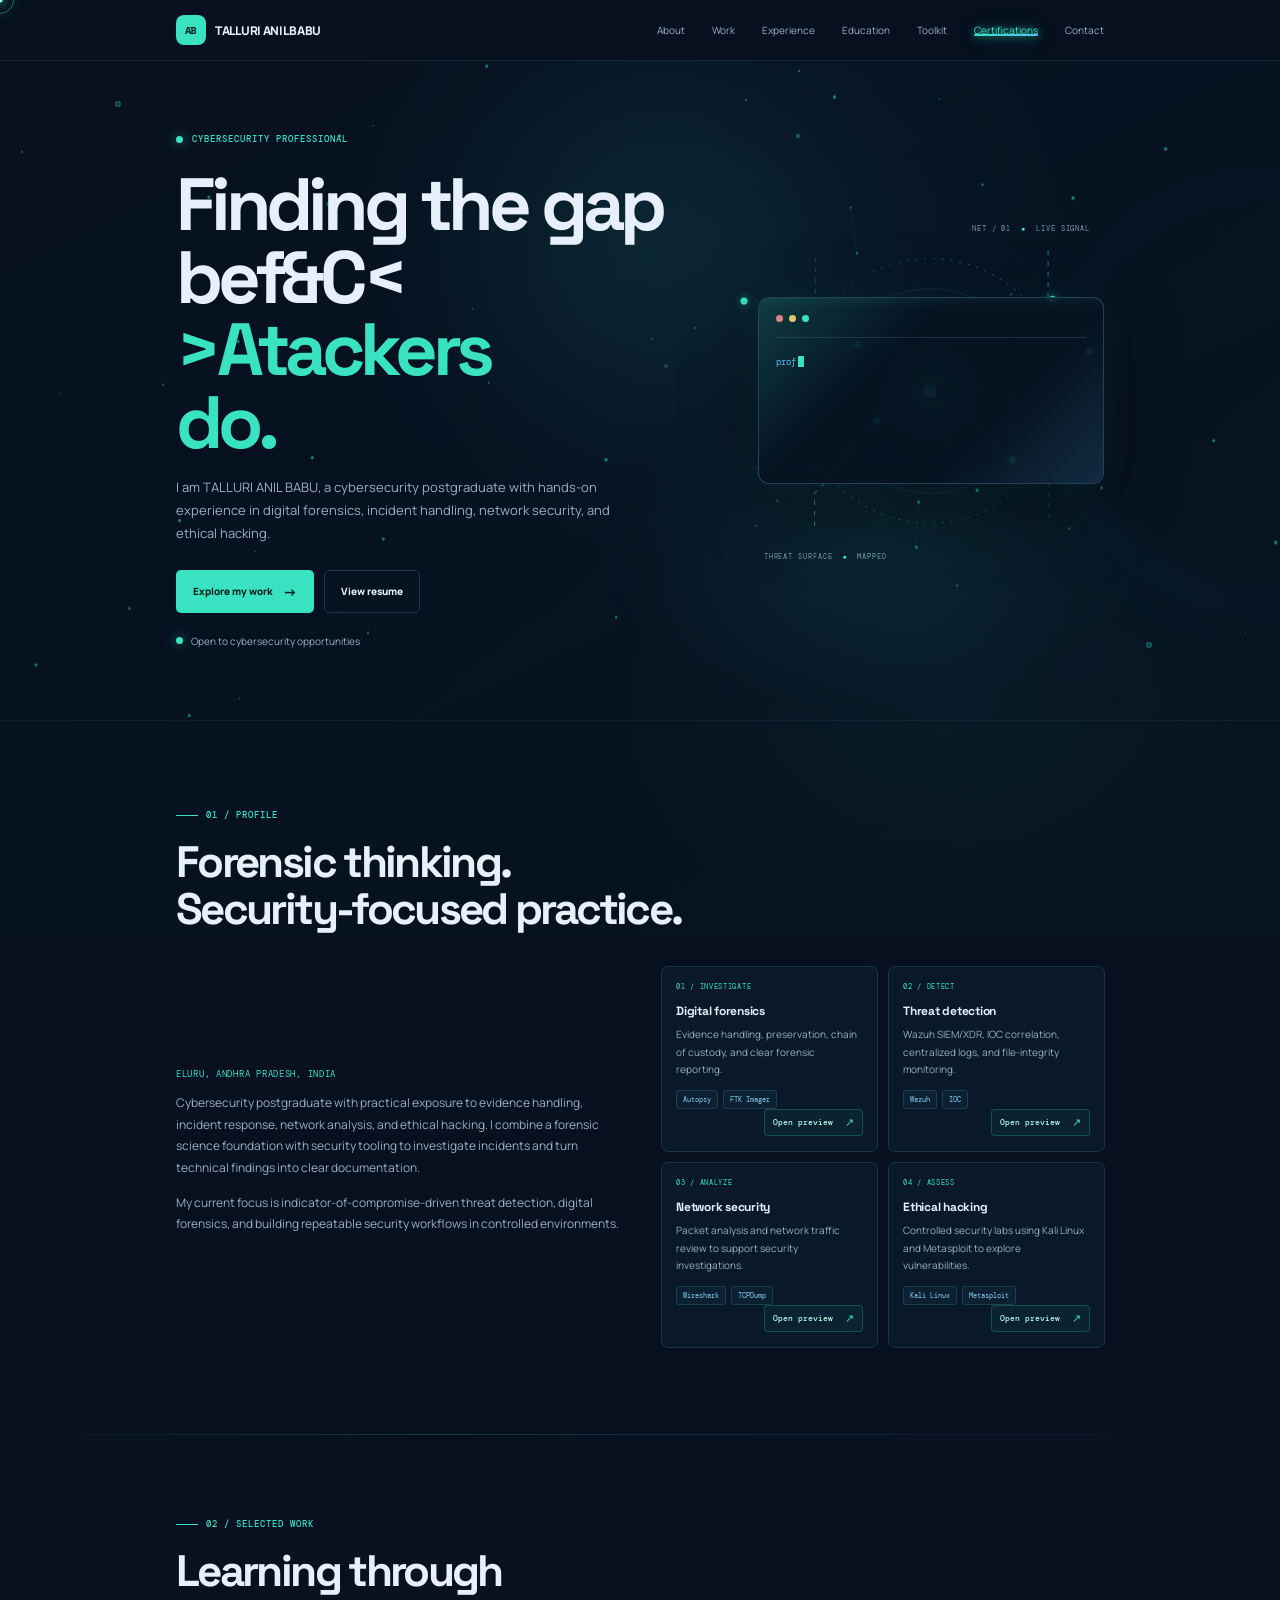
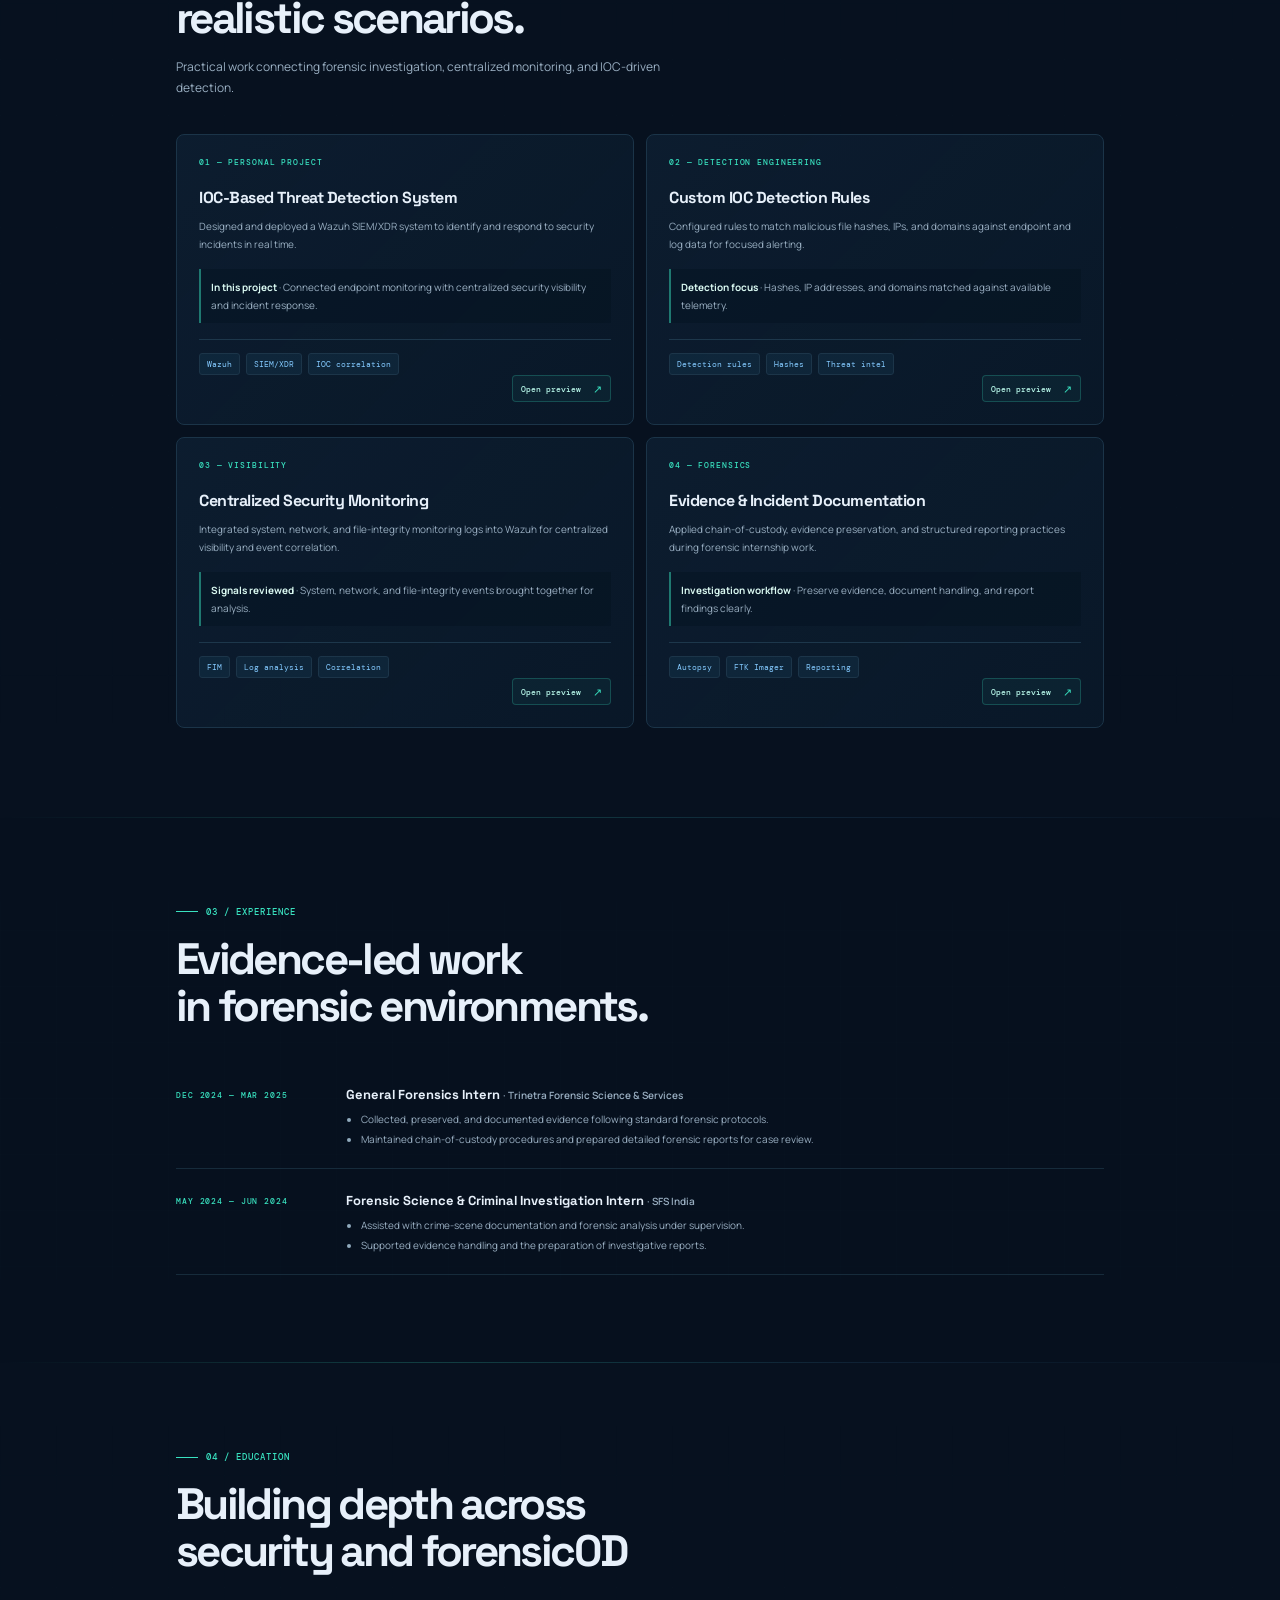
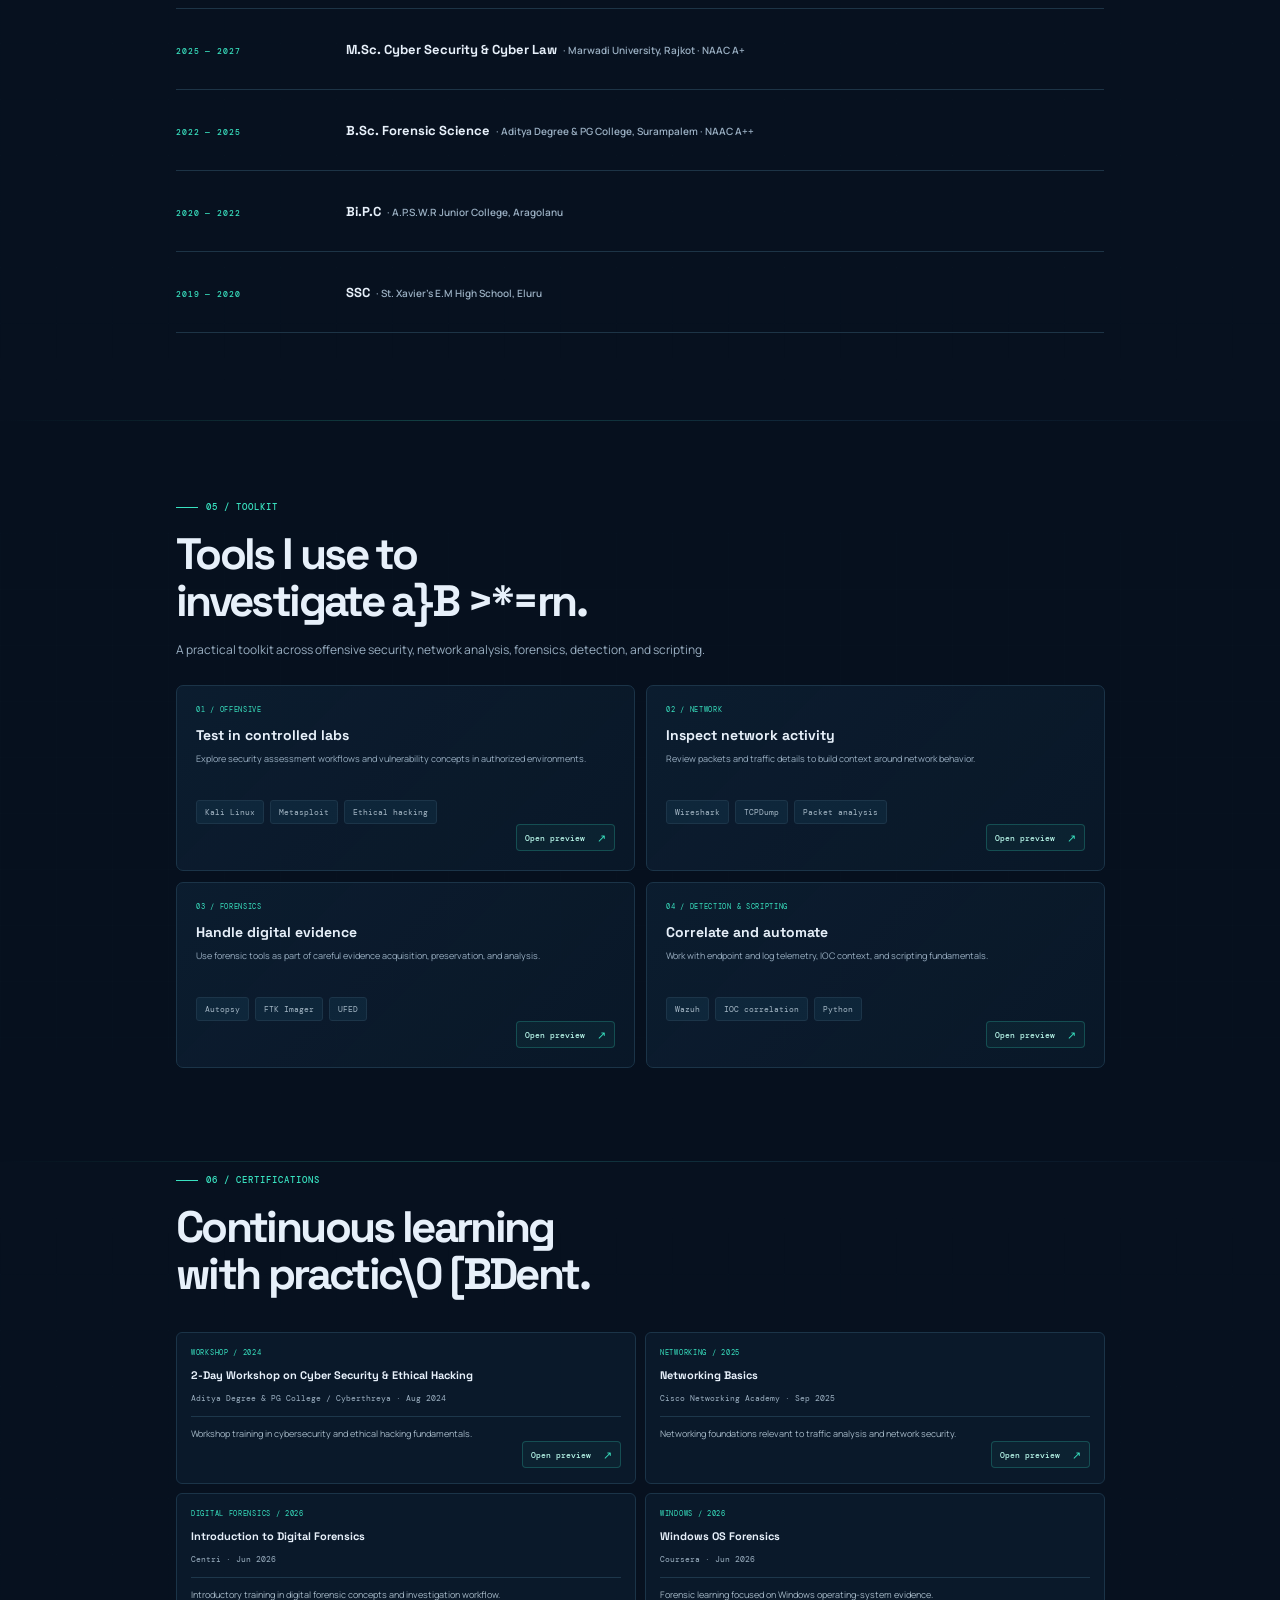
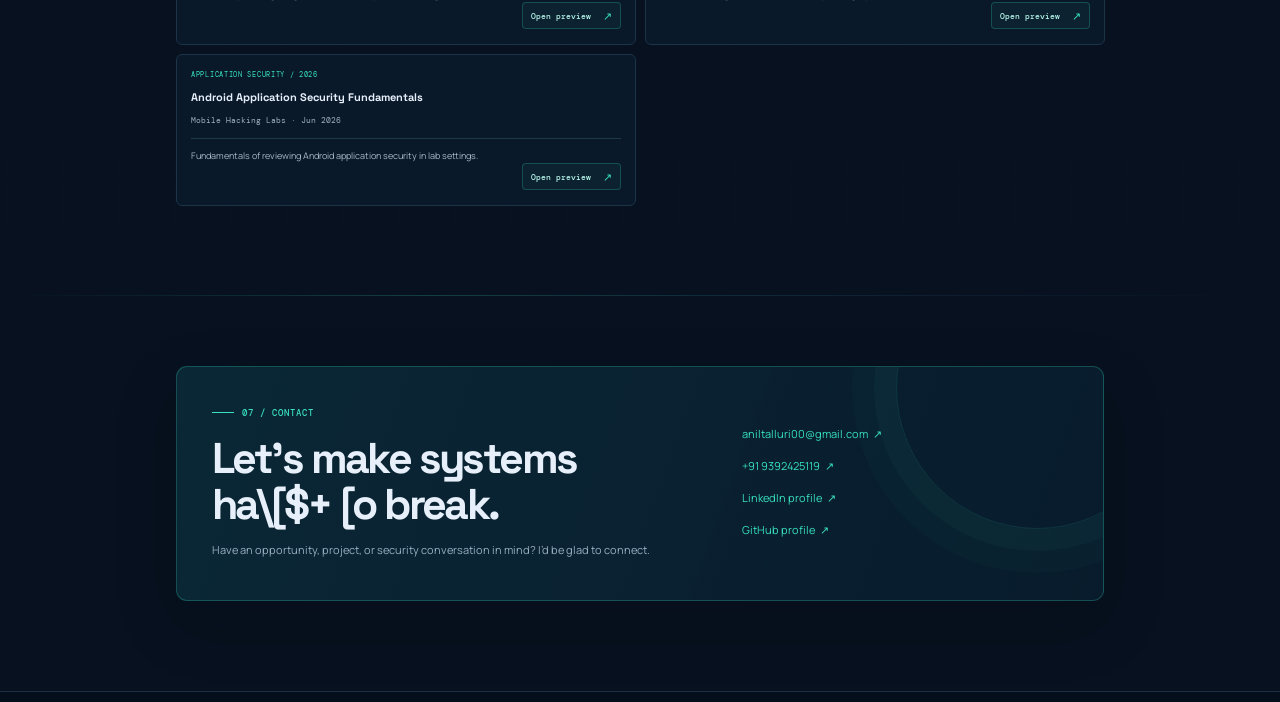
==== commit 656d5a1d: "Build great animations (6ad46bfdf1135916676af60f)" ====
--- a/index.html
+++ b/index.html
@@ -10,7 +10,19 @@
     <link rel="preconnect" href="https://fonts.gstatic.com" crossorigin>
     <link href="https://fonts.googleapis.com/css2?family=DM+Mono:wght@400;500&family=Manrope:wght@400;500;600;700;800&family=Space+Grotesk:wght@500;600;700&display=swap" rel="stylesheet">
     <link rel="stylesheet" href="assets/css/styles.css">
+    <link rel="stylesheet" href="assets/css/motion.css">
+    <script>
+      (() => {
+        try {
+          if (matchMedia("(prefers-reduced-motion: reduce)").matches || sessionStorage.getItem("ab-booted") === "1") return;
+        } catch { return; }
+        const root = document.documentElement;
+        root.classList.add("is-booting");
+        setTimeout(() => root.classList.remove("is-booting"), 4000);
+      })();
+    </script>
     <script src="assets/js/script.js" defer></script>
+    <script src="assets/js/motion.js" defer></script>
   </head>
   <body>
     <a class="skip-link" href="#main">Skip to content</a>
--- a/assets/css/motion.css
+++ b/assets/css/motion.css
@@ -0,0 +1,181 @@
+/* Motion layer — boot intro, decrypt headlines, hero field, tilt cards, magnetic buttons, scroll-drawn lines. */
+
+/* ---------- Boot intro ---------- */
+.boot-screen {
+  position: fixed;
+  z-index: 200;
+  inset: 0;
+  display: grid;
+  place-items: center;
+  background: radial-gradient(ellipse at 50% 45%, #0a1c2d 0%, #07111f 62%);
+  color: var(--aqua);
+  font-family: var(--mono);
+  cursor: pointer;
+  transition: clip-path .75s cubic-bezier(.77,0,.18,1), opacity .4s ease .45s;
+  clip-path: inset(0 0 0 0);
+}
+.boot-screen.is-leaving { clip-path: inset(0 0 100% 0); opacity: 0; pointer-events: none; }
+.boot-panel { width: min(420px, calc(100% - 48px)); }
+.boot-lines { display: grid; gap: 6px; min-height: 118px; margin: 0 0 20px; padding: 0; list-style: none; font-size: 10px; letter-spacing: .04em; }
+.boot-lines li { display: flex; justify-content: space-between; gap: 18px; color: #8fb3c7; opacity: 0; transform: translateX(-8px); animation: boot-line .32s cubic-bezier(.2,.8,.2,1) forwards; }
+.boot-lines li b { color: var(--aqua); font-weight: 500; }
+.boot-bar { position: relative; height: 2px; overflow: hidden; background: #12283a; }
+.boot-bar::after {
+  position: absolute;
+  inset: 0;
+  background: linear-gradient(90deg, var(--aqua), var(--blue));
+  box-shadow: 0 0 12px rgb(57 226 192 / 60%);
+  content: "";
+  transform: scaleX(var(--boot-progress, 0));
+  transform-origin: left;
+  transition: transform .18s linear;
+}
+.boot-meta { display: flex; justify-content: space-between; margin-top: 10px; color: #5f7f94; font-size: 8px; letter-spacing: .12em; }
+.boot-mark {
+  display: grid;
+  width: 46px;
+  height: 46px;
+  margin-bottom: 26px;
+  place-items: center;
+  border: 1px solid rgb(57 226 192 / 55%);
+  border-radius: 8px;
+  color: var(--aqua);
+  font-family: var(--display);
+  font-size: 15px;
+  font-weight: 700;
+  animation: boot-mark 1.4s ease-in-out infinite;
+}
+@keyframes boot-line { to { opacity: 1; transform: translateX(0); } }
+@keyframes boot-mark {
+  0%, 100% { box-shadow: 0 0 0 0 rgb(57 226 192 / 0%); }
+  50% { box-shadow: 0 0 0 7px rgb(57 226 192 / 8%), 0 0 22px rgb(57 226 192 / 22%); }
+}
+/* Cover the page until the boot screen mounts, and hold the hero entrance until it lifts */
+html.is-booting::before { position: fixed; z-index: 199; inset: 0; background: #07111f; content: ""; }
+html.is-booting .hero-copy > * { animation-play-state: paused; }
+
+/* ---------- Decrypting text ---------- */
+.decrypt-char { color: var(--aqua); opacity: .75; }
+
+/* ---------- Hero particle field ---------- */
+.hero-field {
+  position: absolute;
+  z-index: 0;
+  inset: 0;
+  width: 100%;
+  height: 100%;
+  opacity: 0;
+  pointer-events: none;
+  transition: opacity 1.4s ease .3s;
+}
+.hero-field.is-live { opacity: 1; }
+
+/* Pointer parallax for hero art layers (independent `translate` composes with existing animations) */
+.hero-art .network-graphic { translate: calc(var(--hx, 0) * -14px) calc(var(--hy, 0) * -10px); transition: translate .5s cubic-bezier(.2,.8,.2,1); }
+.hero-art .profile-window { translate: calc(var(--hx, 0) * 10px) calc(var(--hy, 0) * 8px); transition: translate .5s cubic-bezier(.2,.8,.2,1); }
+.hero-art .art-coordinate { translate: calc(var(--hx, 0) * 18px) 0; transition: translate .6s cubic-bezier(.2,.8,.2,1); }
+
+/* ---------- Typed code profile ---------- */
+.code-profile.is-typing p { min-height: 2.05em; }
+.code-profile .type-caret {
+  display: inline-block;
+  width: 6px;
+  height: 11px;
+  margin-left: 2px;
+  background: var(--aqua);
+  vertical-align: -2px;
+  animation: caret-blink 1s steps(1) infinite;
+}
+@keyframes caret-blink { 50% { opacity: 0; } }
+
+/* ---------- Tilt + spotlight cards ---------- */
+.tilt-card { transform-style: preserve-3d; will-change: transform; }
+html.motion-ready .reveal-item.is-visible.is-tilting,
+.tilt-card.is-tilting {
+  transform: perspective(900px) rotateX(var(--tilt-x, 0deg)) rotateY(var(--tilt-y, 0deg)) translateY(-4px);
+  transition: transform .14s ease-out, border-color .25s ease, box-shadow .25s ease, background .2s ease, opacity .65s ease;
+  box-shadow: 0 18px 40px rgb(0 0 0 / 28%), 0 0 0 1px rgb(57 226 192 / 10%);
+}
+.focus-card::after, .work-card::after, .tool-card::after, .cert-card::after {
+  position: absolute;
+  inset: 0;
+  border-radius: inherit;
+  background: radial-gradient(260px circle at var(--mx, 50%) var(--my, 50%), rgb(57 226 192 / 11%), transparent 60%);
+  content: "";
+  opacity: 0;
+  transition: opacity .3s ease;
+  pointer-events: none;
+}
+.tool-card { position: relative; overflow: hidden; }
+.is-tilting::after { opacity: 1; }
+
+/* Tags cascade in once their card is revealed (fill-mode backwards keeps hover transitions intact) */
+html.motion-ready .reveal-item:not(.is-visible) :is(.preview-tags, .card-tags, .tool-list) > span { opacity: 0; }
+html.motion-ready .reveal-item.is-visible :is(.preview-tags, .card-tags, .tool-list) > span {
+  animation: tag-in .45s cubic-bezier(.2,.9,.25,1.2) backwards;
+  animation-delay: calc(var(--reveal-delay, 0ms) + 260ms + var(--tag-i, 0) * 70ms);
+}
+@keyframes tag-in { from { opacity: 0; transform: translateY(6px) scale(.94); } }
+
+/* ---------- Section kicker glitch ---------- */
+.section-kicker.is-visible > span { animation: kicker-draw .7s cubic-bezier(.2,.8,.2,1) both; transform-origin: left; }
+@keyframes kicker-draw { from { transform: scaleX(0); } to { transform: scaleX(1); } }
+
+/* ---------- Magnetic buttons ---------- */
+.button.is-magnetic { translate: var(--bx, 0) var(--by, 0); transition: translate .35s cubic-bezier(.2,.8,.2,1), transform .2s ease, background .2s ease, border-color .2s ease; }
+.button.is-magnetic.is-pulled { transition: translate .08s linear, transform .2s ease, background .2s ease, border-color .2s ease; }
+.button, .preview-open { position: relative; overflow: hidden; }
+.button .ripple {
+  position: absolute;
+  width: 12px;
+  height: 12px;
+  margin: -6px 0 0 -6px;
+  border-radius: 50%;
+  background: currentColor;
+  opacity: .28;
+  pointer-events: none;
+  animation: ripple .6s ease-out forwards;
+}
+@keyframes ripple { to { transform: scale(22); opacity: 0; } }
+
+/* ---------- Scroll-drawn timeline + education ---------- */
+html.motion-ready .timeline::before { transform: scaleY(var(--draw, 0)); transform-origin: top; }
+html.motion-ready .timeline-row::before { transform: scale(0); transition: transform .5s cubic-bezier(.2,.9,.25,1.4) calc(var(--reveal-delay, 0ms) + 200ms); }
+html.motion-ready .timeline-row.is-visible::before { transform: scale(1); }
+html.motion-ready .education-row { position: relative; }
+html.motion-ready .education-row::after {
+  position: absolute;
+  bottom: -1px;
+  left: 0;
+  width: 100%;
+  height: 1px;
+  background: linear-gradient(90deg, var(--aqua), transparent 70%);
+  content: "";
+  transform: scaleX(0);
+  transform-origin: left;
+  transition: transform 1s cubic-bezier(.2,.8,.2,1) calc(var(--reveal-delay, 0ms) + 120ms);
+}
+html.motion-ready .education-row.is-visible::after { transform: scaleX(1); }
+
+/* ---------- Contact signal rings ---------- */
+.contact-card::before {
+  position: absolute;
+  top: 20px;
+  right: 65px;
+  width: 0;
+  height: 0;
+  border-radius: 50%;
+  content: "";
+  box-shadow: 0 0 0 0 rgb(57 226 192 / 25%);
+  animation: signal-ring 3.6s ease-out infinite;
+  pointer-events: none;
+}
+@keyframes signal-ring {
+  0% { box-shadow: 0 0 0 0 rgb(57 226 192 / 32%), 0 0 0 0 rgb(57 226 192 / 20%); }
+  100% { box-shadow: 0 0 0 150px rgb(57 226 192 / 0%), 0 0 0 90px rgb(57 226 192 / 0%); }
+}
+
+@media (prefers-reduced-motion: reduce) {
+  .boot-screen, .hero-field, .contact-card::before { display: none; }
+  .hero-art .network-graphic, .hero-art .profile-window, .hero-art .art-coordinate, .button.is-magnetic { translate: none; }
+}
